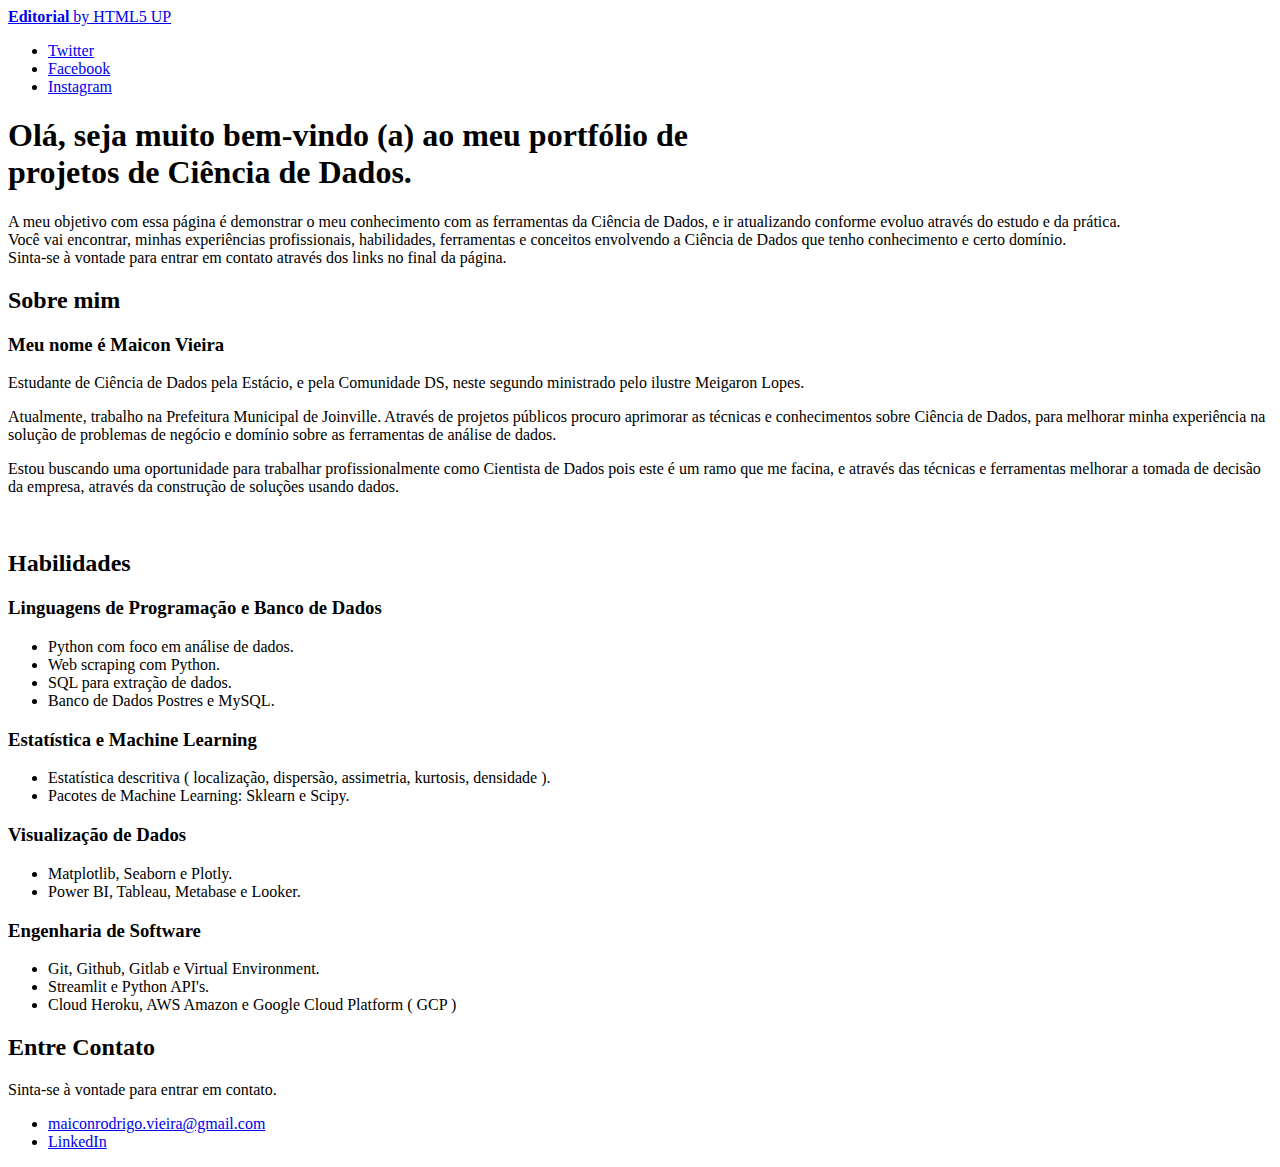
==== index.html @ d2aa50b3 "Add files via upload" ====
<!DOCTYPE HTML>
<!--
	Editorial by HTML5 UP
	html5up.net | @ajlkn
	Free for personal and commercial use under the CCA 3.0 license (html5up.net/license)
-->
<html>
	<head>
		<title>Ciência de Dados - Portifólio</title>
		<meta charset="utf-8" />
		<meta name="viewport" content="width=device-width, initial-scale=1, user-scalable=no" />
		<link rel="stylesheet" href="assets/css/main.css" />
	</head>
	<body class="is-preload">

		<!-- Wrapper -->
			<div id="wrapper">

				<!-- Main -->
					<div id="main">
						<div class="inner">

							<!-- Header -->
								<header id="header">
									<a href="https://html5up.net/editorial" class="logo"><strong>Editorial</strong> by HTML5 UP</a>
									<ul class="icons">
										<li><a href="https://twitter.com/maiconvieira" class="icon brands fa-twitter"><span class="label">Twitter</span></a></li>
										<li><a href="https://www.facebook.com/maiconrodrigovieira/" class="icon brands fa-facebook-f"><span class="label">Facebook</span></a></li>
<!--										<li><a href="#" class="icon brands fa-snapchat-ghost"><span class="label">Snapchat</span></a></li> -->
										<li><a href="https://www.instagram.com/maiconvieira/" class="icon brands fa-instagram"><span class="label">Instagram</span></a></li>
<!--										<li><a href="#" class="icon brands fa-medium-m"><span class="label">Medium</span></a></li> -->
									</ul>
								</header>

							<!-- Banner -->
								<section id="banner">
									<div class="content">
										<header>
											<h1>Olá, seja muito bem-vindo (a) ao meu portfólio de <br />
											projetos de Ciência de Dados.</h1>
										</header>
										<p>A meu objetivo com essa página é demonstrar o meu conhecimento com as ferramentas da Ciência de Dados, e ir atualizando conforme evoluo através do estudo e da prática.<br />
										Você vai encontrar, minhas experiências profissionais, habilidades, ferramentas e conceitos envolvendo a Ciência de Dados que tenho conhecimento e certo domínio.<br /> Sinta-se à vontade para entrar em contato através dos links no final da página.</p>
										<h2>Sobre mim</h2>
										<h3>Meu nome é Maicon Vieira</h3>
										<p>Estudante de Ciência de Dados pela Estácio, e pela Comunidade DS, neste segundo ministrado pelo ilustre Meigaron Lopes.</p>
										<p>Atualmente, trabalho na Prefeitura Municipal de Joinville. Através de projetos públicos procuro aprimorar as técnicas e conhecimentos sobre Ciência de Dados, para melhorar minha experiência na solução de problemas de negócio e domínio sobre as ferramentas de análise de dados.</p>
										<p>Estou buscando uma oportunidade para trabalhar profissionalmente como Cientista de Dados pois este é um ramo que me facina, e através das técnicas e ferramentas melhorar a tomada de decisão da empresa, através da construção de soluções usando dados.</p>
									</div>
									<span class="image object">
										<img src="images/eu_thau.jpeg" alt="" />
									</span>
								</section>

							<!-- Section -->
								<section>
									<header class="major">
										<h2>Habilidades</h2>
									</header>

									<div class="features">
										<article>
											<span class="icon solid fa-gem"></span>
											<div class="content">
												<h3>Linguagens de Programação e Banco de Dados</h3>
												<ul>
													<li>Python com foco em análise de dados.</li>
													<li>Web scraping com Python.</li>
													<li>SQL para extração de dados.</li>
<!--													<li>R para modelagem estatística.</li> -->
													<li>Banco de Dados Postres e MySQL.</li>
												</ul>
											</div>
										</article>
										<article>
											<span class="icon solid fa-paper-plane"></span>
											<div class="content">
												<h3>Estatística e Machine Learning</h3>
												<ul>
													<li>Estatística descritiva ( localização, dispersão, assimetria, kurtosis, densidade ).</li>
<!--													<li>Algoritmos de Regressão, classificação, clusterização e "learn to rank"</li>
													<li>Técnicas de balanceamento dos dados, seleção de atributos e redução de dimensionalidade.</li>
													<li>Métricas de performance dos algoritmos ( RMSE, MAE, MAPE, Confusion Matrix, Precisão, Recall, Curva ROC, Curva Lift, AUC, Silhouette Score, DB-Index ).</li> -->
													<li>Pacotes de Machine Learning: Sklearn e Scipy.</li>
												</ul>
											</div>
										</article>
										<article>
											<span class="icon solid fa-rocket"></span>
											<div class="content">
												<h3>Visualização de Dados</h3>
												<ul>
													<li>Matplotlib, Seaborn e Plotly.</li>
													<li>Power BI, Tableau, Metabase e Looker.</li>
												</ul>
											</div>
										</article>
										<article>
											<span class="icon solid fa-signal"></span>
											<div class="content">
												<h3>Engenharia de Software</h3>
												<ul>
													<li>Git, Github, Gitlab e Virtual Environment.</li>
													<li>Streamlit e Python API's.</li>
													<li>Cloud Heroku, AWS Amazon e Google Cloud Platform ( GCP )</li>
												</ul>
											</div>
										</article>
									</div>
								</section>

							<!-- Section -->
<!--								<section>
									<header class="major">
										<h2>Experiências Profissionais</h2>
									</header>
									<div class="posts">
										<article>
											<a href="#" class="image"><img src="images/pic01.jpg" alt="" /></a>
											<h3>4+ Projetos completos de Ciência de Dados</h3>
											<p>Construção de soluções de dados para problemas de negócio, próximos dos desafios reais das empresas, utilizando dados públicos de competições de Ciência de Dados, onde eu abordei o problema desde a concepção do desafio de negócio até a publicação do algoritmo treinado em produção, utilizando ferramentas de Cloud Computing.</p>
											<ul class="actions">
												<li><a href="#" class="button">More</a></li>
											</ul>
										</article>
										<article>
											<a href="#" class="image"><img src="images/pic02.jpg" alt="" /></a>
											<h3>3+ anos como Analista de Risco</h3>
											<p>Estudo e seleção de ativos de baixo risco para clientes com perfil de investidor conservador. Rotinas de atualização de relatórios e métricas para os "steakholder".</p>
											<ul class="actions">
												<li><a href="#" class="button">More</a></li>
											</ul>
										</article>
										<article>
											<a href="#" class="image"><img src="images/pic03.jpg" alt="" /></a>
											<h3>2+ anos como monitor de Econometria</h3>
											<p>Correção de provas, exercícios e monitorias ao vivo para tirar dúvidas dos alunos.</p>
											<ul class="actions">
												<li><a href="#" class="button">More</a></li>
											</ul>
										</article>
										<article>
											<a href="#" class="image"><img src="images/pic04.jpg" alt="" /></a>
											<h3>1+ anos como monitor de Econometria</h3>
											<p>Correção de provas, exercícios e monitorias ao vivo para tirar dúvidas dos alunos.</p>
											<ul class="actions">
												<li><a href="#" class="button">More</a></li>
											</ul>
										</article>
									</div>
								</section> -->

							<!-- Section -->
<!--								<section>
									<header class="major">
										<h2>Projetos em Ciência de Dados</h2>
									</header>

									<div class="features">
										<article>
											<span class="icon solid fa-gem"></span>
											<div class="content">
												<h3>Construção de um programa de fidelidade com clusterização de clientes.</h3>
												<p>Eu usei Python, Estatística e técnicas não-supervisionadas de Machine Learning para segmentar um grupo de clientes com base em suas características de performance de compra, a fim de selecionar grupos de clientes para formar um programa de Fidelidade com o objetivo de aumentar a receita da empresa. E o resultado dessa solução, caso fosse implementada, seria de R$ 15MM de dólares de receita anual.</p>
												<h4>As ferramentas utilizadas foram:</h4>
												<ul>
													<li>Git, Gitlab e Github.</li>
													<li>Python, Pandas, Matplotlib e Seaborn.</li>
													<li>Jupyter Notebook.</li>
													<li>K-Means, Hierarquical Clustering, DBScan.</li>
													<li>AWS Cloud ( EC2, S3, Postgres, SQLite ).</li>
													<li>Metabase Visualization</li>
												</ul>

												<ul class="actions">
													<li><a href="#" class="button">Saiba Mais</a></li>
												</ul>
										</article>
										<article>
											<span class="icon solid fa-paper-plane"></span>
											<div class="content">
												<h3>Identificação de imóveis para compra e revenda a fim de maximizar o lucro</h3>
												<p>Identificação de imóveis abaixo do preço médio de venda e definição do preço ideal de revenda, a partir de uma análise exploratória de dados em Python.</p>
												<h4>As ferramentas utilizadas foram:</h4>
												<ul>
													<li>Python, Pandas, Numpy e Seaborn.</li>
													<li>Anaconda, Pycharm e Jupyter Notebook.</li>
													<li>Mapas interativos com Plotly e Folium.</li>
													<li>Heroku Cloud.</li>
													<li>Streamlit Python framework web.</li>
												</ul>
												<ul class="actions">
													<li><a href="#" class="button">Saiba Mais</a></li>
												</ul>
										</article>
									</div>
								</section> -->

							<!-- Sobre mim -->
							<!-- Section -->
								<section>
									<header class="major">
										<h2>Entre Contato</h2>
									</header>
									<p>Sinta-se à vontade para entrar em contato.</p>
									<ul class="contact">
										<li class="icon solid fa-envelope"><a href="#">maiconrodrigo.vieira@gmail.com</a></li>
										<li class="icon brands fa-linkedin"><a href="https://www.linkedin.com/in/maiconvieira/">LinkedIn</a></li>
<!--										<li class="icon brands fa-medium"><a href="https://comunidadedatascience.com/blog/">Blog Pessoal</a></li> -->
									</ul>
								</section>

						</div>
					</div>
			</div>

		<!-- Scripts -->
			<script src="assets/js/jquery.min.js"></script>
			<script src="assets/js/browser.min.js"></script>
			<script src="assets/js/breakpoints.min.js"></script>
			<script src="assets/js/util.js"></script>
			<script src="assets/js/main.js"></script>

	</body>
</html>
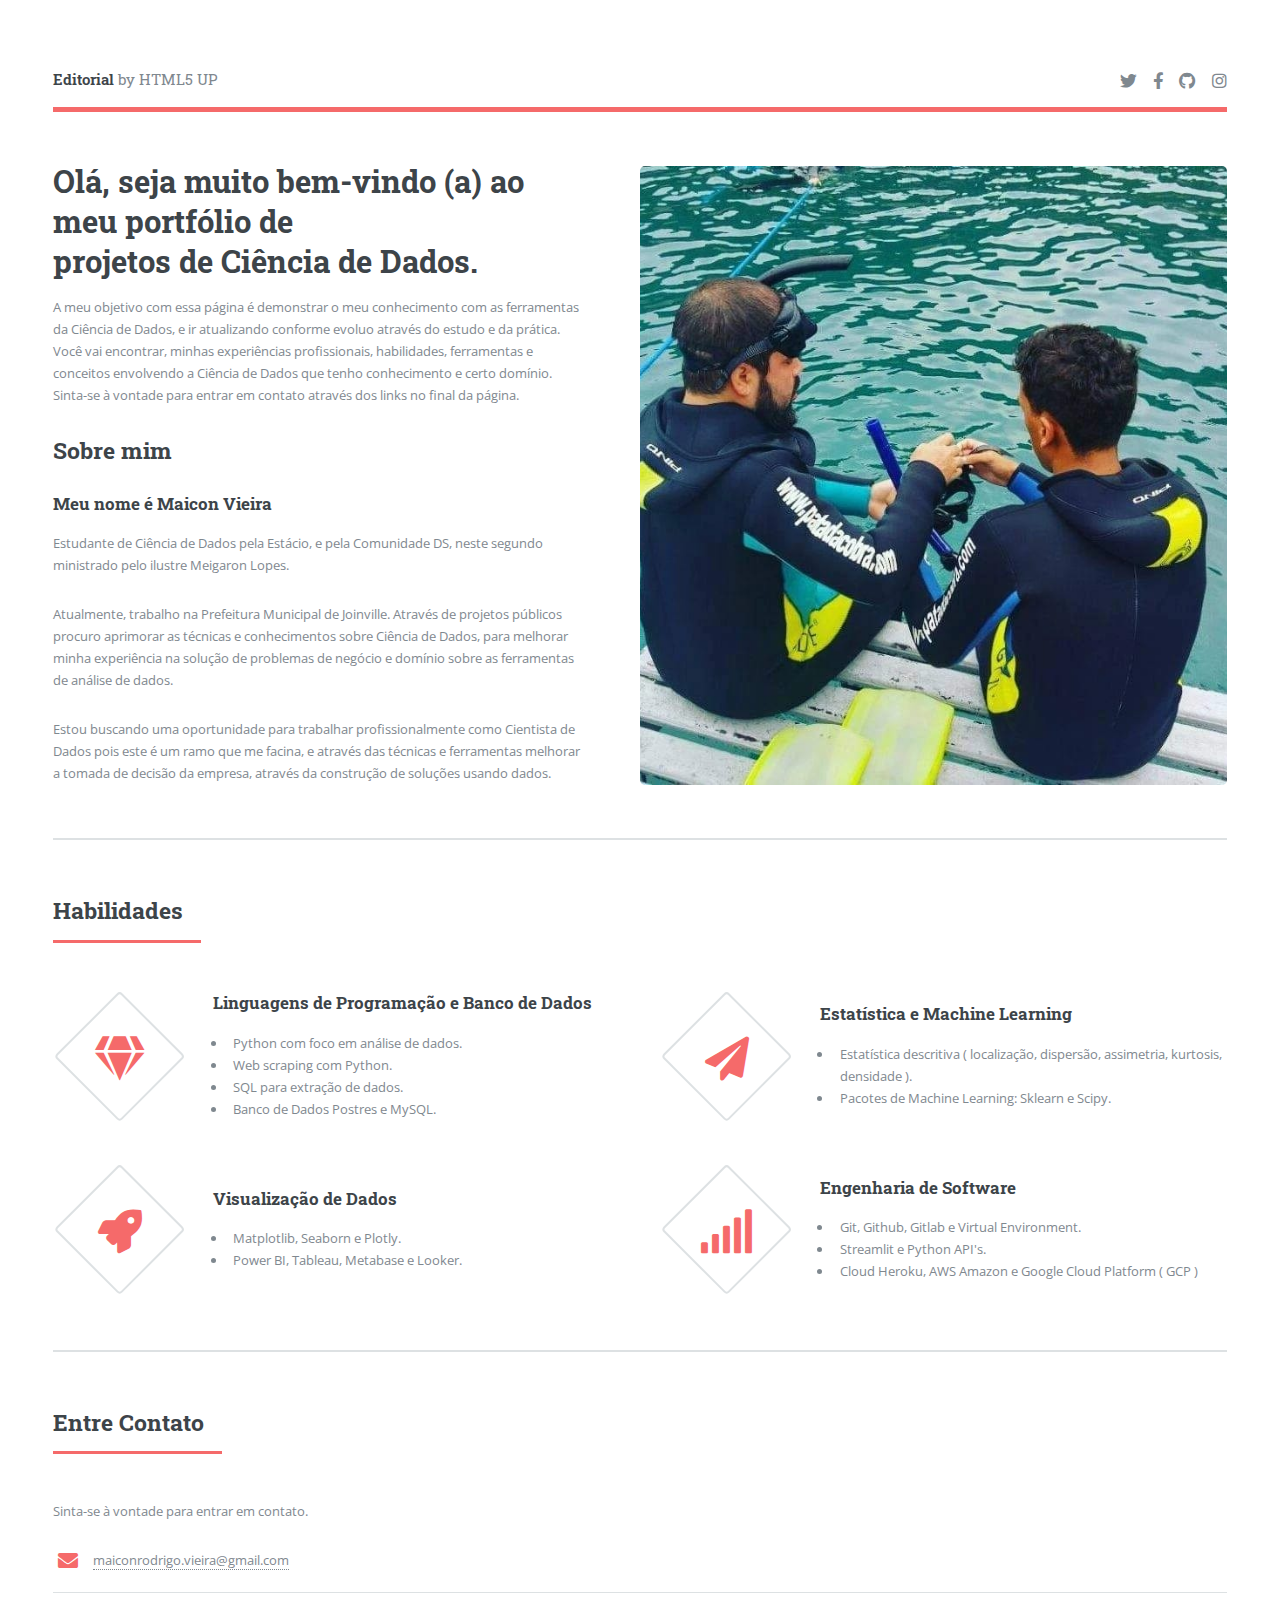
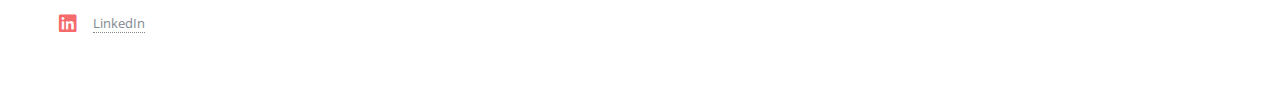
==== commit d9e407b1: "Update index.html" ====
--- a/index.html
+++ b/index.html
@@ -26,7 +26,7 @@
 									<ul class="icons">
 										<li><a href="https://twitter.com/maiconvieira" class="icon brands fa-twitter"><span class="label">Twitter</span></a></li>
 										<li><a href="https://www.facebook.com/maiconrodrigovieira/" class="icon brands fa-facebook-f"><span class="label">Facebook</span></a></li>
-<!--										<li><a href="#" class="icon brands fa-snapchat-ghost"><span class="label">Snapchat</span></a></li> -->
+										<li><a href="#" class="icon brands fa-github"><span class="label">Snapchat</span></a></li>
 										<li><a href="https://www.instagram.com/maiconvieira/" class="icon brands fa-instagram"><span class="label">Instagram</span></a></li>
 <!--										<li><a href="#" class="icon brands fa-medium-m"><span class="label">Medium</span></a></li> -->
 									</ul>
@@ -222,4 +222,4 @@
 			<script src="assets/js/main.js"></script>
 
 	</body>
-</html>+</html>
--- a/assets/css/main.css
+++ b/assets/css/main.css
@@ -0,0 +1,2273 @@
+@import url(fontawesome-all.min.css);
+@import url("https://fonts.googleapis.com/css?family=Open+Sans:400,600,400italic,600italic|Roboto+Slab:400,700");
+/*
+	Editorial by HTML5 UP
+	html5up.net | @ajlkn
+	Free for personal and commercial use under the CCA 3.0 license (html5up.net/license)
+*/
+html, body, div, span, applet, object,
+iframe, h1, h2, h3, h4, h5, h6, p, blockquote,
+pre, a, abbr, acronym, address, big, cite,
+code, del, dfn, em, img, ins, kbd, q, s, samp,
+small, strike, strong, sub, sup, tt, var, b,
+u, i, center, dl, dt, dd, ol, ul, li, fieldset,
+form, label, legend, table, caption, tbody,
+tfoot, thead, tr, th, td, article, aside,
+canvas, details, embed, figure, figcaption,
+footer, header, hgroup, menu, nav, output, ruby,
+section, summary, time, mark, audio, video {
+  margin: 0;
+  padding: 0;
+  border: 0;
+  font-size: 100%;
+  font: inherit;
+  vertical-align: baseline; }
+
+article, aside, details, figcaption, figure,
+footer, header, hgroup, menu, nav, section {
+  display: block; }
+
+body {
+  line-height: 1; }
+
+ol, ul {
+  list-style: none; }
+
+blockquote, q {
+  quotes: none; }
+  blockquote:before, blockquote:after, q:before, q:after {
+    content: '';
+    content: none; }
+
+table {
+  border-collapse: collapse;
+  border-spacing: 0; }
+
+body {
+  -webkit-text-size-adjust: none; }
+
+mark {
+  background-color: transparent;
+  color: inherit; }
+
+input::-moz-focus-inner {
+  border: 0;
+  padding: 0; }
+
+input, select, textarea {
+  -moz-appearance: none;
+  -webkit-appearance: none;
+  -ms-appearance: none;
+  appearance: none; }
+
+/* Basic */
+@-ms-viewport {
+  width: device-width; }
+
+body {
+  -ms-overflow-style: scrollbar; }
+
+@media screen and (max-width: 480px) {
+  html, body {
+    min-width: 320px; } }
+
+html {
+  box-sizing: border-box; }
+
+*, *:before, *:after {
+  box-sizing: inherit; }
+
+body {
+  background: #ffffff; }
+  body.is-preload *, body.is-preload *:before, body.is-preload *:after, body.is-resizing *, body.is-resizing *:before, body.is-resizing *:after {
+    -moz-animation: none !important;
+    -webkit-animation: none !important;
+    -ms-animation: none !important;
+    animation: none !important;
+    -moz-transition: none !important;
+    -webkit-transition: none !important;
+    -ms-transition: none !important;
+    transition: none !important; }
+
+/* Type */
+body, input, select, textarea {
+  color: #7f888f;
+  font-family: "Open Sans", sans-serif;
+  font-size: 13pt;
+  font-weight: 400;
+  line-height: 1.65; }
+  @media screen and (max-width: 1680px) {
+    body, input, select, textarea {
+      font-size: 11pt; } }
+  @media screen and (max-width: 1280px) {
+    body, input, select, textarea {
+      font-size: 10pt; } }
+  @media screen and (max-width: 360px) {
+    body, input, select, textarea {
+      font-size: 9pt; } }
+
+a {
+  -moz-transition: color 0.2s ease-in-out, border-bottom-color 0.2s ease-in-out;
+  -webkit-transition: color 0.2s ease-in-out, border-bottom-color 0.2s ease-in-out;
+  -ms-transition: color 0.2s ease-in-out, border-bottom-color 0.2s ease-in-out;
+  transition: color 0.2s ease-in-out, border-bottom-color 0.2s ease-in-out;
+  border-bottom: dotted 1px;
+  color: #f56a6a;
+  text-decoration: none; }
+  a:hover {
+    border-bottom-color: #f56a6a;
+    color: #f56a6a !important; }
+    a:hover strong {
+      color: inherit; }
+
+strong, b {
+  color: #3d4449;
+  font-weight: 600; }
+
+em, i {
+  font-style: italic; }
+
+p {
+  margin: 0 0 2em 0; }
+
+h1, h2, h3, h4, h5, h6 {
+  color: #3d4449;
+  font-family: "Roboto Slab", serif;
+  font-weight: 700;
+  line-height: 1.5;
+  margin: 0 0 1em 0; }
+  h1 a, h2 a, h3 a, h4 a, h5 a, h6 a {
+    color: inherit;
+    text-decoration: none;
+    border-bottom: 0; }
+
+h1 {
+  font-size: 4em;
+  margin: 0 0 0.5em 0;
+  line-height: 1.3; }
+
+h2 {
+  font-size: 1.75em; }
+
+h3 {
+  font-size: 1.25em; }
+
+h4 {
+  font-size: 1.1em; }
+
+h5 {
+  font-size: 0.9em; }
+
+h6 {
+  font-size: 0.7em; }
+
+@media screen and (max-width: 1680px) {
+  h1 {
+    font-size: 2.3em; } }
+
+@media screen and (max-width: 980px) {
+  h1 {
+    font-size: 2.3em; } }
+
+@media screen and (max-width: 736px) {
+  h1 {
+    font-size: 2em;
+    line-height: 1.4; }
+  h2 {
+    font-size: 1.5em; } }
+
+sub {
+  font-size: 0.8em;
+  position: relative;
+  top: 0.5em; }
+
+sup {
+  font-size: 0.8em;
+  position: relative;
+  top: -0.5em; }
+
+blockquote {
+  border-left: solid 3px rgba(210, 215, 217, 0.75);
+  font-style: italic;
+  margin: 0 0 2em 0;
+  padding: 0.5em 0 0.5em 2em; }
+
+code {
+  background: rgba(230, 235, 237, 0.25);
+  border-radius: 0.375em;
+  border: solid 1px rgba(210, 215, 217, 0.75);
+  font-family: "Courier New", monospace;
+  font-size: 0.9em;
+  margin: 0 0.25em;
+  padding: 0.25em 0.65em; }
+
+pre {
+  -webkit-overflow-scrolling: touch;
+  font-family: "Courier New", monospace;
+  font-size: 0.9em;
+  margin: 0 0 2em 0; }
+  pre code {
+    display: block;
+    line-height: 1.75;
+    padding: 1em 1.5em;
+    overflow-x: auto; }
+
+hr {
+  border: 0;
+  border-bottom: solid 1px rgba(210, 215, 217, 0.75);
+  margin: 2em 0; }
+  hr.major {
+    margin: 3em 0; }
+
+.align-left {
+  text-align: left; }
+
+.align-center {
+  text-align: center; }
+
+.align-right {
+  text-align: right; }
+
+/* Row */
+.row {
+  display: flex;
+  flex-wrap: wrap;
+  box-sizing: border-box;
+  align-items: stretch; }
+  .row > * {
+    box-sizing: border-box; }
+  .row.gtr-uniform > * > :last-child {
+    margin-bottom: 0; }
+  .row.aln-left {
+    justify-content: flex-start; }
+  .row.aln-center {
+    justify-content: center; }
+  .row.aln-right {
+    justify-content: flex-end; }
+  .row.aln-top {
+    align-items: flex-start; }
+  .row.aln-middle {
+    align-items: center; }
+  .row.aln-bottom {
+    align-items: flex-end; }
+  .row > .imp {
+    order: -1; }
+  .row > .col-1 {
+    width: 8.33333%; }
+  .row > .off-1 {
+    margin-left: 8.33333%; }
+  .row > .col-2 {
+    width: 16.66667%; }
+  .row > .off-2 {
+    margin-left: 16.66667%; }
+  .row > .col-3 {
+    width: 25%; }
+  .row > .off-3 {
+    margin-left: 25%; }
+  .row > .col-4 {
+    width: 33.33333%; }
+  .row > .off-4 {
+    margin-left: 33.33333%; }
+  .row > .col-5 {
+    width: 41.66667%; }
+  .row > .off-5 {
+    margin-left: 41.66667%; }
+  .row > .col-6 {
+    width: 50%; }
+  .row > .off-6 {
+    margin-left: 50%; }
+  .row > .col-7 {
+    width: 58.33333%; }
+  .row > .off-7 {
+    margin-left: 58.33333%; }
+  .row > .col-8 {
+    width: 66.66667%; }
+  .row > .off-8 {
+    margin-left: 66.66667%; }
+  .row > .col-9 {
+    width: 75%; }
+  .row > .off-9 {
+    margin-left: 75%; }
+  .row > .col-10 {
+    width: 83.33333%; }
+  .row > .off-10 {
+    margin-left: 83.33333%; }
+  .row > .col-11 {
+    width: 91.66667%; }
+  .row > .off-11 {
+    margin-left: 91.66667%; }
+  .row > .col-12 {
+    width: 100%; }
+  .row > .off-12 {
+    margin-left: 100%; }
+  .row.gtr-0 {
+    margin-top: 0;
+    margin-left: 0em; }
+    .row.gtr-0 > * {
+      padding: 0 0 0 0em; }
+    .row.gtr-0.gtr-uniform {
+      margin-top: 0em; }
+      .row.gtr-0.gtr-uniform > * {
+        padding-top: 0em; }
+  .row.gtr-25 {
+    margin-top: 0;
+    margin-left: -0.375em; }
+    .row.gtr-25 > * {
+      padding: 0 0 0 0.375em; }
+    .row.gtr-25.gtr-uniform {
+      margin-top: -0.375em; }
+      .row.gtr-25.gtr-uniform > * {
+        padding-top: 0.375em; }
+  .row.gtr-50 {
+    margin-top: 0;
+    margin-left: -0.75em; }
+    .row.gtr-50 > * {
+      padding: 0 0 0 0.75em; }
+    .row.gtr-50.gtr-uniform {
+      margin-top: -0.75em; }
+      .row.gtr-50.gtr-uniform > * {
+        padding-top: 0.75em; }
+  .row {
+    margin-top: 0;
+    margin-left: -1.5em; }
+    .row > * {
+      padding: 0 0 0 1.5em; }
+    .row.gtr-uniform {
+      margin-top: -1.5em; }
+      .row.gtr-uniform > * {
+        padding-top: 1.5em; }
+  .row.gtr-150 {
+    margin-top: 0;
+    margin-left: -2.25em; }
+    .row.gtr-150 > * {
+      padding: 0 0 0 2.25em; }
+    .row.gtr-150.gtr-uniform {
+      margin-top: -2.25em; }
+      .row.gtr-150.gtr-uniform > * {
+        padding-top: 2.25em; }
+  .row.gtr-200 {
+    margin-top: 0;
+    margin-left: -3em; }
+    .row.gtr-200 > * {
+      padding: 0 0 0 3em; }
+    .row.gtr-200.gtr-uniform {
+      margin-top: -3em; }
+      .row.gtr-200.gtr-uniform > * {
+        padding-top: 3em; }
+  @media screen and (max-width: 1680px) {
+    .row {
+      display: flex;
+      flex-wrap: wrap;
+      box-sizing: border-box;
+      align-items: stretch; }
+      .row > * {
+        box-sizing: border-box; }
+      .row.gtr-uniform > * > :last-child {
+        margin-bottom: 0; }
+      .row.aln-left {
+        justify-content: flex-start; }
+      .row.aln-center {
+        justify-content: center; }
+      .row.aln-right {
+        justify-content: flex-end; }
+      .row.aln-top {
+        align-items: flex-start; }
+      .row.aln-middle {
+        align-items: center; }
+      .row.aln-bottom {
+        align-items: flex-end; }
+      .row > .imp-xlarge {
+        order: -1; }
+      .row > .col-1-xlarge {
+        width: 8.33333%; }
+      .row > .off-1-xlarge {
+        margin-left: 8.33333%; }
+      .row > .col-2-xlarge {
+        width: 16.66667%; }
+      .row > .off-2-xlarge {
+        margin-left: 16.66667%; }
+      .row > .col-3-xlarge {
+        width: 25%; }
+      .row > .off-3-xlarge {
+        margin-left: 25%; }
+      .row > .col-4-xlarge {
+        width: 33.33333%; }
+      .row > .off-4-xlarge {
+        margin-left: 33.33333%; }
+      .row > .col-5-xlarge {
+        width: 41.66667%; }
+      .row > .off-5-xlarge {
+        margin-left: 41.66667%; }
+      .row > .col-6-xlarge {
+        width: 50%; }
+      .row > .off-6-xlarge {
+        margin-left: 50%; }
+      .row > .col-7-xlarge {
+        width: 58.33333%; }
+      .row > .off-7-xlarge {
+        margin-left: 58.33333%; }
+      .row > .col-8-xlarge {
+        width: 66.66667%; }
+      .row > .off-8-xlarge {
+        margin-left: 66.66667%; }
+      .row > .col-9-xlarge {
+        width: 75%; }
+      .row > .off-9-xlarge {
+        margin-left: 75%; }
+      .row > .col-10-xlarge {
+        width: 83.33333%; }
+      .row > .off-10-xlarge {
+        margin-left: 83.33333%; }
+      .row > .col-11-xlarge {
+        width: 91.66667%; }
+      .row > .off-11-xlarge {
+        margin-left: 91.66667%; }
+      .row > .col-12-xlarge {
+        width: 100%; }
+      .row > .off-12-xlarge {
+        margin-left: 100%; }
+      .row.gtr-0 {
+        margin-top: 0;
+        margin-left: 0em; }
+        .row.gtr-0 > * {
+          padding: 0 0 0 0em; }
+        .row.gtr-0.gtr-uniform {
+          margin-top: 0em; }
+          .row.gtr-0.gtr-uniform > * {
+            padding-top: 0em; }
+      .row.gtr-25 {
+        margin-top: 0;
+        margin-left: -0.375em; }
+        .row.gtr-25 > * {
+          padding: 0 0 0 0.375em; }
+        .row.gtr-25.gtr-uniform {
+          margin-top: -0.375em; }
+          .row.gtr-25.gtr-uniform > * {
+            padding-top: 0.375em; }
+      .row.gtr-50 {
+        margin-top: 0;
+        margin-left: -0.75em; }
+        .row.gtr-50 > * {
+          padding: 0 0 0 0.75em; }
+        .row.gtr-50.gtr-uniform {
+          margin-top: -0.75em; }
+          .row.gtr-50.gtr-uniform > * {
+            padding-top: 0.75em; }
+      .row {
+        margin-top: 0;
+        margin-left: -1.5em; }
+        .row > * {
+          padding: 0 0 0 1.5em; }
+        .row.gtr-uniform {
+          margin-top: -1.5em; }
+          .row.gtr-uniform > * {
+            padding-top: 1.5em; }
+      .row.gtr-150 {
+        margin-top: 0;
+        margin-left: -2.25em; }
+        .row.gtr-150 > * {
+          padding: 0 0 0 2.25em; }
+        .row.gtr-150.gtr-uniform {
+          margin-top: -2.25em; }
+          .row.gtr-150.gtr-uniform > * {
+            padding-top: 2.25em; }
+      .row.gtr-200 {
+        margin-top: 0;
+        margin-left: -3em; }
+        .row.gtr-200 > * {
+          padding: 0 0 0 3em; }
+        .row.gtr-200.gtr-uniform {
+          margin-top: -3em; }
+          .row.gtr-200.gtr-uniform > * {
+            padding-top: 3em; } }
+  @media screen and (max-width: 1280px) {
+    .row {
+      display: flex;
+      flex-wrap: wrap;
+      box-sizing: border-box;
+      align-items: stretch; }
+      .row > * {
+        box-sizing: border-box; }
+      .row.gtr-uniform > * > :last-child {
+        margin-bottom: 0; }
+      .row.aln-left {
+        justify-content: flex-start; }
+      .row.aln-center {
+        justify-content: center; }
+      .row.aln-right {
+        justify-content: flex-end; }
+      .row.aln-top {
+        align-items: flex-start; }
+      .row.aln-middle {
+        align-items: center; }
+      .row.aln-bottom {
+        align-items: flex-end; }
+      .row > .imp-large {
+        order: -1; }
+      .row > .col-1-large {
+        width: 8.33333%; }
+      .row > .off-1-large {
+        margin-left: 8.33333%; }
+      .row > .col-2-large {
+        width: 16.66667%; }
+      .row > .off-2-large {
+        margin-left: 16.66667%; }
+      .row > .col-3-large {
+        width: 25%; }
+      .row > .off-3-large {
+        margin-left: 25%; }
+      .row > .col-4-large {
+        width: 33.33333%; }
+      .row > .off-4-large {
+        margin-left: 33.33333%; }
+      .row > .col-5-large {
+        width: 41.66667%; }
+      .row > .off-5-large {
+        margin-left: 41.66667%; }
+      .row > .col-6-large {
+        width: 50%; }
+      .row > .off-6-large {
+        margin-left: 50%; }
+      .row > .col-7-large {
+        width: 58.33333%; }
+      .row > .off-7-large {
+        margin-left: 58.33333%; }
+      .row > .col-8-large {
+        width: 66.66667%; }
+      .row > .off-8-large {
+        margin-left: 66.66667%; }
+      .row > .col-9-large {
+        width: 75%; }
+      .row > .off-9-large {
+        margin-left: 75%; }
+      .row > .col-10-large {
+        width: 83.33333%; }
+      .row > .off-10-large {
+        margin-left: 83.33333%; }
+      .row > .col-11-large {
+        width: 91.66667%; }
+      .row > .off-11-large {
+        margin-left: 91.66667%; }
+      .row > .col-12-large {
+        width: 100%; }
+      .row > .off-12-large {
+        margin-left: 100%; }
+      .row.gtr-0 {
+        margin-top: 0;
+        margin-left: 0em; }
+        .row.gtr-0 > * {
+          padding: 0 0 0 0em; }
+        .row.gtr-0.gtr-uniform {
+          margin-top: 0em; }
+          .row.gtr-0.gtr-uniform > * {
+            padding-top: 0em; }
+      .row.gtr-25 {
+        margin-top: 0;
+        margin-left: -0.375em; }
+        .row.gtr-25 > * {
+          padding: 0 0 0 0.375em; }
+        .row.gtr-25.gtr-uniform {
+          margin-top: -0.375em; }
+          .row.gtr-25.gtr-uniform > * {
+            padding-top: 0.375em; }
+      .row.gtr-50 {
+        margin-top: 0;
+        margin-left: -0.75em; }
+        .row.gtr-50 > * {
+          padding: 0 0 0 0.75em; }
+        .row.gtr-50.gtr-uniform {
+          margin-top: -0.75em; }
+          .row.gtr-50.gtr-uniform > * {
+            padding-top: 0.75em; }
+      .row {
+        margin-top: 0;
+        margin-left: -1.5em; }
+        .row > * {
+          padding: 0 0 0 1.5em; }
+        .row.gtr-uniform {
+          margin-top: -1.5em; }
+          .row.gtr-uniform > * {
+            padding-top: 1.5em; }
+      .row.gtr-150 {
+        margin-top: 0;
+        margin-left: -2.25em; }
+        .row.gtr-150 > * {
+          padding: 0 0 0 2.25em; }
+        .row.gtr-150.gtr-uniform {
+          margin-top: -2.25em; }
+          .row.gtr-150.gtr-uniform > * {
+            padding-top: 2.25em; }
+      .row.gtr-200 {
+        margin-top: 0;
+        margin-left: -3em; }
+        .row.gtr-200 > * {
+          padding: 0 0 0 3em; }
+        .row.gtr-200.gtr-uniform {
+          margin-top: -3em; }
+          .row.gtr-200.gtr-uniform > * {
+            padding-top: 3em; } }
+  @media screen and (max-width: 980px) {
+    .row {
+      display: flex;
+      flex-wrap: wrap;
+      box-sizing: border-box;
+      align-items: stretch; }
+      .row > * {
+        box-sizing: border-box; }
+      .row.gtr-uniform > * > :last-child {
+        margin-bottom: 0; }
+      .row.aln-left {
+        justify-content: flex-start; }
+      .row.aln-center {
+        justify-content: center; }
+      .row.aln-right {
+        justify-content: flex-end; }
+      .row.aln-top {
+        align-items: flex-start; }
+      .row.aln-middle {
+        align-items: center; }
+      .row.aln-bottom {
+        align-items: flex-end; }
+      .row > .imp-medium {
+        order: -1; }
+      .row > .col-1-medium {
+        width: 8.33333%; }
+      .row > .off-1-medium {
+        margin-left: 8.33333%; }
+      .row > .col-2-medium {
+        width: 16.66667%; }
+      .row > .off-2-medium {
+        margin-left: 16.66667%; }
+      .row > .col-3-medium {
+        width: 25%; }
+      .row > .off-3-medium {
+        margin-left: 25%; }
+      .row > .col-4-medium {
+        width: 33.33333%; }
+      .row > .off-4-medium {
+        margin-left: 33.33333%; }
+      .row > .col-5-medium {
+        width: 41.66667%; }
+      .row > .off-5-medium {
+        margin-left: 41.66667%; }
+      .row > .col-6-medium {
+        width: 50%; }
+      .row > .off-6-medium {
+        margin-left: 50%; }
+      .row > .col-7-medium {
+        width: 58.33333%; }
+      .row > .off-7-medium {
+        margin-left: 58.33333%; }
+      .row > .col-8-medium {
+        width: 66.66667%; }
+      .row > .off-8-medium {
+        margin-left: 66.66667%; }
+      .row > .col-9-medium {
+        width: 75%; }
+      .row > .off-9-medium {
+        margin-left: 75%; }
+      .row > .col-10-medium {
+        width: 83.33333%; }
+      .row > .off-10-medium {
+        margin-left: 83.33333%; }
+      .row > .col-11-medium {
+        width: 91.66667%; }
+      .row > .off-11-medium {
+        margin-left: 91.66667%; }
+      .row > .col-12-medium {
+        width: 100%; }
+      .row > .off-12-medium {
+        margin-left: 100%; }
+      .row.gtr-0 {
+        margin-top: 0;
+        margin-left: 0em; }
+        .row.gtr-0 > * {
+          padding: 0 0 0 0em; }
+        .row.gtr-0.gtr-uniform {
+          margin-top: 0em; }
+          .row.gtr-0.gtr-uniform > * {
+            padding-top: 0em; }
+      .row.gtr-25 {
+        margin-top: 0;
+        margin-left: -0.375em; }
+        .row.gtr-25 > * {
+          padding: 0 0 0 0.375em; }
+        .row.gtr-25.gtr-uniform {
+          margin-top: -0.375em; }
+          .row.gtr-25.gtr-uniform > * {
+            padding-top: 0.375em; }
+      .row.gtr-50 {
+        margin-top: 0;
+        margin-left: -0.75em; }
+        .row.gtr-50 > * {
+          padding: 0 0 0 0.75em; }
+        .row.gtr-50.gtr-uniform {
+          margin-top: -0.75em; }
+          .row.gtr-50.gtr-uniform > * {
+            padding-top: 0.75em; }
+      .row {
+        margin-top: 0;
+        margin-left: -1.5em; }
+        .row > * {
+          padding: 0 0 0 1.5em; }
+        .row.gtr-uniform {
+          margin-top: -1.5em; }
+          .row.gtr-uniform > * {
+            padding-top: 1.5em; }
+      .row.gtr-150 {
+        margin-top: 0;
+        margin-left: -2.25em; }
+        .row.gtr-150 > * {
+          padding: 0 0 0 2.25em; }
+        .row.gtr-150.gtr-uniform {
+          margin-top: -2.25em; }
+          .row.gtr-150.gtr-uniform > * {
+            padding-top: 2.25em; }
+      .row.gtr-200 {
+        margin-top: 0;
+        margin-left: -3em; }
+        .row.gtr-200 > * {
+          padding: 0 0 0 3em; }
+        .row.gtr-200.gtr-uniform {
+          margin-top: -3em; }
+          .row.gtr-200.gtr-uniform > * {
+            padding-top: 3em; } }
+  @media screen and (max-width: 736px) {
+    .row {
+      display: flex;
+      flex-wrap: wrap;
+      box-sizing: border-box;
+      align-items: stretch; }
+      .row > * {
+        box-sizing: border-box; }
+      .row.gtr-uniform > * > :last-child {
+        margin-bottom: 0; }
+      .row.aln-left {
+        justify-content: flex-start; }
+      .row.aln-center {
+        justify-content: center; }
+      .row.aln-right {
+        justify-content: flex-end; }
+      .row.aln-top {
+        align-items: flex-start; }
+      .row.aln-middle {
+        align-items: center; }
+      .row.aln-bottom {
+        align-items: flex-end; }
+      .row > .imp-small {
+        order: -1; }
+      .row > .col-1-small {
+        width: 8.33333%; }
+      .row > .off-1-small {
+        margin-left: 8.33333%; }
+      .row > .col-2-small {
+        width: 16.66667%; }
+      .row > .off-2-small {
+        margin-left: 16.66667%; }
+      .row > .col-3-small {
+        width: 25%; }
+      .row > .off-3-small {
+        margin-left: 25%; }
+      .row > .col-4-small {
+        width: 33.33333%; }
+      .row > .off-4-small {
+        margin-left: 33.33333%; }
+      .row > .col-5-small {
+        width: 41.66667%; }
+      .row > .off-5-small {
+        margin-left: 41.66667%; }
+      .row > .col-6-small {
+        width: 50%; }
+      .row > .off-6-small {
+        margin-left: 50%; }
+      .row > .col-7-small {
+        width: 58.33333%; }
+      .row > .off-7-small {
+        margin-left: 58.33333%; }
+      .row > .col-8-small {
+        width: 66.66667%; }
+      .row > .off-8-small {
+        margin-left: 66.66667%; }
+      .row > .col-9-small {
+        width: 75%; }
+      .row > .off-9-small {
+        margin-left: 75%; }
+      .row > .col-10-small {
+        width: 83.33333%; }
+      .row > .off-10-small {
+        margin-left: 83.33333%; }
+      .row > .col-11-small {
+        width: 91.66667%; }
+      .row > .off-11-small {
+        margin-left: 91.66667%; }
+      .row > .col-12-small {
+        width: 100%; }
+      .row > .off-12-small {
+        margin-left: 100%; }
+      .row.gtr-0 {
+        margin-top: 0;
+        margin-left: 0em; }
+        .row.gtr-0 > * {
+          padding: 0 0 0 0em; }
+        .row.gtr-0.gtr-uniform {
+          margin-top: 0em; }
+          .row.gtr-0.gtr-uniform > * {
+            padding-top: 0em; }
+      .row.gtr-25 {
+        margin-top: 0;
+        margin-left: -0.375em; }
+        .row.gtr-25 > * {
+          padding: 0 0 0 0.375em; }
+        .row.gtr-25.gtr-uniform {
+          margin-top: -0.375em; }
+          .row.gtr-25.gtr-uniform > * {
+            padding-top: 0.375em; }
+      .row.gtr-50 {
+        margin-top: 0;
+        margin-left: -0.75em; }
+        .row.gtr-50 > * {
+          padding: 0 0 0 0.75em; }
+        .row.gtr-50.gtr-uniform {
+          margin-top: -0.75em; }
+          .row.gtr-50.gtr-uniform > * {
+            padding-top: 0.75em; }
+      .row {
+        margin-top: 0;
+        margin-left: -1.5em; }
+        .row > * {
+          padding: 0 0 0 1.5em; }
+        .row.gtr-uniform {
+          margin-top: -1.5em; }
+          .row.gtr-uniform > * {
+            padding-top: 1.5em; }
+      .row.gtr-150 {
+        margin-top: 0;
+        margin-left: -2.25em; }
+        .row.gtr-150 > * {
+          padding: 0 0 0 2.25em; }
+        .row.gtr-150.gtr-uniform {
+          margin-top: -2.25em; }
+          .row.gtr-150.gtr-uniform > * {
+            padding-top: 2.25em; }
+      .row.gtr-200 {
+        margin-top: 0;
+        margin-left: -3em; }
+        .row.gtr-200 > * {
+          padding: 0 0 0 3em; }
+        .row.gtr-200.gtr-uniform {
+          margin-top: -3em; }
+          .row.gtr-200.gtr-uniform > * {
+            padding-top: 3em; } }
+  @media screen and (max-width: 480px) {
+    .row {
+      display: flex;
+      flex-wrap: wrap;
+      box-sizing: border-box;
+      align-items: stretch; }
+      .row > * {
+        box-sizing: border-box; }
+      .row.gtr-uniform > * > :last-child {
+        margin-bottom: 0; }
+      .row.aln-left {
+        justify-content: flex-start; }
+      .row.aln-center {
+        justify-content: center; }
+      .row.aln-right {
+        justify-content: flex-end; }
+      .row.aln-top {
+        align-items: flex-start; }
+      .row.aln-middle {
+        align-items: center; }
+      .row.aln-bottom {
+        align-items: flex-end; }
+      .row > .imp-xsmall {
+        order: -1; }
+      .row > .col-1-xsmall {
+        width: 8.33333%; }
+      .row > .off-1-xsmall {
+        margin-left: 8.33333%; }
+      .row > .col-2-xsmall {
+        width: 16.66667%; }
+      .row > .off-2-xsmall {
+        margin-left: 16.66667%; }
+      .row > .col-3-xsmall {
+        width: 25%; }
+      .row > .off-3-xsmall {
+        margin-left: 25%; }
+      .row > .col-4-xsmall {
+        width: 33.33333%; }
+      .row > .off-4-xsmall {
+        margin-left: 33.33333%; }
+      .row > .col-5-xsmall {
+        width: 41.66667%; }
+      .row > .off-5-xsmall {
+        margin-left: 41.66667%; }
+      .row > .col-6-xsmall {
+        width: 50%; }
+      .row > .off-6-xsmall {
+        margin-left: 50%; }
+      .row > .col-7-xsmall {
+        width: 58.33333%; }
+      .row > .off-7-xsmall {
+        margin-left: 58.33333%; }
+      .row > .col-8-xsmall {
+        width: 66.66667%; }
+      .row > .off-8-xsmall {
+        margin-left: 66.66667%; }
+      .row > .col-9-xsmall {
+        width: 75%; }
+      .row > .off-9-xsmall {
+        margin-left: 75%; }
+      .row > .col-10-xsmall {
+        width: 83.33333%; }
+      .row > .off-10-xsmall {
+        margin-left: 83.33333%; }
+      .row > .col-11-xsmall {
+        width: 91.66667%; }
+      .row > .off-11-xsmall {
+        margin-left: 91.66667%; }
+      .row > .col-12-xsmall {
+        width: 100%; }
+      .row > .off-12-xsmall {
+        margin-left: 100%; }
+      .row.gtr-0 {
+        margin-top: 0;
+        margin-left: 0em; }
+        .row.gtr-0 > * {
+          padding: 0 0 0 0em; }
+        .row.gtr-0.gtr-uniform {
+          margin-top: 0em; }
+          .row.gtr-0.gtr-uniform > * {
+            padding-top: 0em; }
+      .row.gtr-25 {
+        margin-top: 0;
+        margin-left: -0.375em; }
+        .row.gtr-25 > * {
+          padding: 0 0 0 0.375em; }
+        .row.gtr-25.gtr-uniform {
+          margin-top: -0.375em; }
+          .row.gtr-25.gtr-uniform > * {
+            padding-top: 0.375em; }
+      .row.gtr-50 {
+        margin-top: 0;
+        margin-left: -0.75em; }
+        .row.gtr-50 > * {
+          padding: 0 0 0 0.75em; }
+        .row.gtr-50.gtr-uniform {
+          margin-top: -0.75em; }
+          .row.gtr-50.gtr-uniform > * {
+            padding-top: 0.75em; }
+      .row {
+        margin-top: 0;
+        margin-left: -1.5em; }
+        .row > * {
+          padding: 0 0 0 1.5em; }
+        .row.gtr-uniform {
+          margin-top: -1.5em; }
+          .row.gtr-uniform > * {
+            padding-top: 1.5em; }
+      .row.gtr-150 {
+        margin-top: 0;
+        margin-left: -2.25em; }
+        .row.gtr-150 > * {
+          padding: 0 0 0 2.25em; }
+        .row.gtr-150.gtr-uniform {
+          margin-top: -2.25em; }
+          .row.gtr-150.gtr-uniform > * {
+            padding-top: 2.25em; }
+      .row.gtr-200 {
+        margin-top: 0;
+        margin-left: -3em; }
+        .row.gtr-200 > * {
+          padding: 0 0 0 3em; }
+        .row.gtr-200.gtr-uniform {
+          margin-top: -3em; }
+          .row.gtr-200.gtr-uniform > * {
+            padding-top: 3em; } }
+
+/* Section/Article */
+section.special, article.special {
+  text-align: center; }
+
+header p {
+  font-family: "Roboto Slab", serif;
+  font-size: 1em;
+  font-weight: 400;
+  letter-spacing: 0.075em;
+  margin-top: -0.5em;
+  text-transform: uppercase; }
+
+header.major > :last-child {
+  border-bottom: solid 3px #f56a6a;
+  display: inline-block;
+  margin: 0 0 2em 0;
+  padding: 0 0.75em 0.5em 0; }
+
+header.main > :last-child {
+  margin: 0 0 1em 0; }
+
+/* Form */
+form {
+  margin: 0 0 2em 0; }
+
+label {
+  color: #3d4449;
+  display: block;
+  font-size: 0.9em;
+  font-weight: 600;
+  margin: 0 0 1em 0; }
+
+input[type="text"],
+input[type="password"],
+input[type="email"],
+input[type="tel"],
+input[type="search"],
+input[type="url"],
+select,
+textarea {
+  -moz-appearance: none;
+  -webkit-appearance: none;
+  -ms-appearance: none;
+  appearance: none;
+  background: #ffffff;
+  border-radius: 0.375em;
+  border: none;
+  border: solid 1px rgba(210, 215, 217, 0.75);
+  color: inherit;
+  display: block;
+  outline: 0;
+  padding: 0 1em;
+  text-decoration: none;
+  width: 100%; }
+  input[type="text"]:invalid,
+  input[type="password"]:invalid,
+  input[type="email"]:invalid,
+  input[type="tel"]:invalid,
+  input[type="search"]:invalid,
+  input[type="url"]:invalid,
+  select:invalid,
+  textarea:invalid {
+    box-shadow: none; }
+  input[type="text"]:focus,
+  input[type="password"]:focus,
+  input[type="email"]:focus,
+  input[type="tel"]:focus,
+  input[type="search"]:focus,
+  input[type="url"]:focus,
+  select:focus,
+  textarea:focus {
+    border-color: #f56a6a;
+    box-shadow: 0 0 0 1px #f56a6a; }
+
+select {
+  background-image: url("data:image/svg+xml;charset=utf8,%3Csvg xmlns='http://www.w3.org/2000/svg' width='40' height='40' preserveAspectRatio='none' viewBox='0 0 40 40'%3E%3Cpath d='M9.4,12.3l10.4,10.4l10.4-10.4c0.2-0.2,0.5-0.4,0.9-0.4c0.3,0,0.6,0.1,0.9,0.4l3.3,3.3c0.2,0.2,0.4,0.5,0.4,0.9 c0,0.4-0.1,0.6-0.4,0.9L20.7,31.9c-0.2,0.2-0.5,0.4-0.9,0.4c-0.3,0-0.6-0.1-0.9-0.4L4.3,17.3c-0.2-0.2-0.4-0.5-0.4-0.9 c0-0.4,0.1-0.6,0.4-0.9l3.3-3.3c0.2-0.2,0.5-0.4,0.9-0.4S9.1,12.1,9.4,12.3z' fill='rgba(210, 215, 217, 0.75)' /%3E%3C/svg%3E");
+  background-size: 1.25em;
+  background-repeat: no-repeat;
+  background-position: calc(100% - 1em) center;
+  height: 2.75em;
+  padding-right: 2.75em;
+  text-overflow: ellipsis; }
+  select option {
+    color: #3d4449;
+    background: #ffffff; }
+  select:focus::-ms-value {
+    background-color: transparent; }
+  select::-ms-expand {
+    display: none; }
+
+input[type="text"],
+input[type="password"],
+input[type="email"],
+input[type="tel"],
+input[type="search"],
+input[type="url"],
+select {
+  height: 2.75em; }
+
+textarea {
+  padding: 0.75em 1em; }
+
+input[type="checkbox"],
+input[type="radio"] {
+  -moz-appearance: none;
+  -webkit-appearance: none;
+  -ms-appearance: none;
+  appearance: none;
+  display: block;
+  float: left;
+  margin-right: -2em;
+  opacity: 0;
+  width: 1em;
+  z-index: -1; }
+  input[type="checkbox"] + label,
+  input[type="radio"] + label {
+    text-decoration: none;
+    color: #7f888f;
+    cursor: pointer;
+    display: inline-block;
+    font-size: 1em;
+    font-weight: 400;
+    padding-left: 2.4em;
+    padding-right: 0.75em;
+    position: relative; }
+    input[type="checkbox"] + label:before,
+    input[type="radio"] + label:before {
+      -moz-osx-font-smoothing: grayscale;
+      -webkit-font-smoothing: antialiased;
+      display: inline-block;
+      font-style: normal;
+      font-variant: normal;
+      text-rendering: auto;
+      line-height: 1;
+      text-transform: none !important;
+      font-family: 'Font Awesome 5 Free';
+      font-weight: 900; }
+    input[type="checkbox"] + label:before,
+    input[type="radio"] + label:before {
+      background: #ffffff;
+      border-radius: 0.375em;
+      border: solid 1px rgba(210, 215, 217, 0.75);
+      content: '';
+      display: inline-block;
+      font-size: 0.8em;
+      height: 2.0625em;
+      left: 0;
+      line-height: 2.0625em;
+      position: absolute;
+      text-align: center;
+      top: 0;
+      width: 2.0625em; }
+  input[type="checkbox"]:checked + label:before,
+  input[type="radio"]:checked + label:before {
+    background: #3d4449;
+    border-color: #3d4449;
+    color: #ffffff;
+    content: '\f00c'; }
+  input[type="checkbox"]:focus + label:before,
+  input[type="radio"]:focus + label:before {
+    border-color: #f56a6a;
+    box-shadow: 0 0 0 1px #f56a6a; }
+
+input[type="checkbox"] + label:before {
+  border-radius: 0.375em; }
+
+input[type="radio"] + label:before {
+  border-radius: 100%; }
+
+::-webkit-input-placeholder {
+  color: #9fa3a6 !important;
+  opacity: 1.0; }
+
+:-moz-placeholder {
+  color: #9fa3a6 !important;
+  opacity: 1.0; }
+
+::-moz-placeholder {
+  color: #9fa3a6 !important;
+  opacity: 1.0; }
+
+:-ms-input-placeholder {
+  color: #9fa3a6 !important;
+  opacity: 1.0; }
+
+/* Box */
+.box {
+  border-radius: 0.375em;
+  border: solid 1px rgba(210, 215, 217, 0.75);
+  margin-bottom: 2em;
+  padding: 1.5em; }
+  .box > :last-child,
+  .box > :last-child > :last-child,
+  .box > :last-child > :last-child > :last-child {
+    margin-bottom: 0; }
+  .box.alt {
+    border: 0;
+    border-radius: 0;
+    padding: 0; }
+
+/* Icon */
+.icon {
+  text-decoration: none;
+  border-bottom: none;
+  position: relative; }
+  .icon:before {
+    -moz-osx-font-smoothing: grayscale;
+    -webkit-font-smoothing: antialiased;
+    display: inline-block;
+    font-style: normal;
+    font-variant: normal;
+    text-rendering: auto;
+    line-height: 1;
+    text-transform: none !important;
+    font-family: 'Font Awesome 5 Free';
+    font-weight: 400; }
+  .icon > .label {
+    display: none; }
+  .icon:before {
+    line-height: inherit; }
+  .icon.solid:before {
+    font-weight: 900; }
+  .icon.brands:before {
+    font-family: 'Font Awesome 5 Brands'; }
+
+/* Image */
+.image {
+  border-radius: 0.375em;
+  border: 0;
+  display: inline-block;
+  position: relative; }
+  .image img {
+    border-radius: 0.375em;
+    display: block; }
+  .image.left, .image.right {
+    max-width: 40%; }
+    .image.left img, .image.right img {
+      width: 100%; }
+  .image.left {
+    float: left;
+    padding: 0 1.5em 1em 0;
+    top: 0.25em; }
+  .image.right {
+    float: right;
+    padding: 0 0 1em 1.5em;
+    top: 0.25em; }
+  .image.fit {
+    display: block;
+    margin: 0 0 2em 0;
+    width: 100%; }
+    .image.fit img {
+      width: 100%; }
+  .image.main {
+    display: block;
+    margin: 0 0 3em 0;
+    width: 100%; }
+    .image.main img {
+      width: 100%; }
+
+a.image {
+  overflow: hidden; }
+  a.image img {
+    -moz-transition: -moz-transform 0.2s ease;
+    -webkit-transition: -webkit-transform 0.2s ease;
+    -ms-transition: -ms-transform 0.2s ease;
+    transition: transform 0.2s ease; }
+  a.image:hover img {
+    -moz-transform: scale(1.075);
+    -webkit-transform: scale(1.075);
+    -ms-transform: scale(1.075);
+    transform: scale(1.075); }
+
+/* List */
+ol {
+  list-style: decimal;
+  margin: 0 0 2em 0;
+  padding-left: 1.25em; }
+  ol li {
+    padding-left: 0.25em; }
+
+ul {
+  list-style: disc;
+  margin: 0 0 2em 0;
+  padding-left: 1em; }
+  ul li {
+    padding-left: 0.5em; }
+  ul.alt {
+    list-style: none;
+    padding-left: 0; }
+    ul.alt li {
+      border-top: solid 1px rgba(210, 215, 217, 0.75);
+      padding: 0.5em 0; }
+      ul.alt li:first-child {
+        border-top: 0;
+        padding-top: 0; }
+
+dl {
+  margin: 0 0 2em 0; }
+  dl dt {
+    display: block;
+    font-weight: 600;
+    margin: 0 0 1em 0; }
+  dl dd {
+    margin-left: 2em; }
+
+/* Actions */
+ul.actions {
+  display: -moz-flex;
+  display: -webkit-flex;
+  display: -ms-flex;
+  display: flex;
+  cursor: default;
+  list-style: none;
+  margin-left: -1em;
+  padding-left: 0; }
+  ul.actions li {
+    padding: 0 0 0 1em;
+    vertical-align: middle; }
+  ul.actions.special {
+    -moz-justify-content: center;
+    -webkit-justify-content: center;
+    -ms-justify-content: center;
+    justify-content: center;
+    width: 100%;
+    margin-left: 0; }
+    ul.actions.special li:first-child {
+      padding-left: 0; }
+  ul.actions.stacked {
+    -moz-flex-direction: column;
+    -webkit-flex-direction: column;
+    -ms-flex-direction: column;
+    flex-direction: column;
+    margin-left: 0; }
+    ul.actions.stacked li {
+      padding: 1.3em 0 0 0; }
+      ul.actions.stacked li:first-child {
+        padding-top: 0; }
+  ul.actions.fit {
+    width: calc(100% + 1em); }
+    ul.actions.fit li {
+      -moz-flex-grow: 1;
+      -webkit-flex-grow: 1;
+      -ms-flex-grow: 1;
+      flex-grow: 1;
+      -moz-flex-shrink: 1;
+      -webkit-flex-shrink: 1;
+      -ms-flex-shrink: 1;
+      flex-shrink: 1;
+      width: 100%; }
+      ul.actions.fit li > * {
+        width: 100%; }
+    ul.actions.fit.stacked {
+      width: 100%; }
+
+/* Icons */
+ul.icons {
+  cursor: default;
+  list-style: none;
+  padding-left: 0; }
+  ul.icons li {
+    display: inline-block;
+    padding: 0 1em 0 0; }
+    ul.icons li:last-child {
+      padding-right: 0; }
+    ul.icons li .icon {
+      color: inherit; }
+      ul.icons li .icon:before {
+        font-size: 1.25em; }
+
+/* Contact */
+ul.contact {
+  list-style: none;
+  padding: 0; }
+  ul.contact li {
+    text-decoration: none;
+    border-top: solid 1px rgba(210, 215, 217, 0.75);
+    margin: 1.5em 0 0 0;
+    padding: 1.5em 0 0 3em;
+    position: relative; }
+    ul.contact li:before {
+      -moz-osx-font-smoothing: grayscale;
+      -webkit-font-smoothing: antialiased;
+      display: inline-block;
+      font-style: normal;
+      font-variant: normal;
+      text-rendering: auto;
+      line-height: 1;
+      text-transform: none !important;
+      font-family: 'Font Awesome 5 Free';
+      font-weight: 400; }
+    ul.contact li:before {
+      color: #f56a6a;
+      display: inline-block;
+      font-size: 1.5em;
+      height: 1.125em;
+      left: 0;
+      line-height: 1.125em;
+      position: absolute;
+      text-align: center;
+      top: 1em;
+      width: 1.5em; }
+    ul.contact li:first-child {
+      border-top: 0;
+      margin-top: 0;
+      padding-top: 0; }
+      ul.contact li:first-child:before {
+        top: 0; }
+    ul.contact li a {
+      color: inherit; }
+
+/* Pagination */
+ul.pagination {
+  cursor: default;
+  list-style: none;
+  padding-left: 0; }
+  ul.pagination li {
+    display: inline-block;
+    padding-left: 0;
+    vertical-align: middle; }
+    ul.pagination li > .page {
+      -moz-transition: background-color 0.2s ease-in-out, color 0.2s ease-in-out;
+      -webkit-transition: background-color 0.2s ease-in-out, color 0.2s ease-in-out;
+      -ms-transition: background-color 0.2s ease-in-out, color 0.2s ease-in-out;
+      transition: background-color 0.2s ease-in-out, color 0.2s ease-in-out;
+      border-bottom: 0;
+      border-radius: 0.375em;
+      display: inline-block;
+      font-size: 0.8em;
+      font-weight: 600;
+      height: 2em;
+      line-height: 2em;
+      margin: 0 0.125em;
+      min-width: 2em;
+      padding: 0 0.5em;
+      text-align: center; }
+      ul.pagination li > .page.active {
+        background-color: #f56a6a;
+        color: #ffffff !important; }
+        ul.pagination li > .page.active:hover {
+          background-color: #f67878; }
+        ul.pagination li > .page.active:active {
+          background-color: #f45c5c; }
+    ul.pagination li:first-child {
+      padding-right: 0.75em; }
+    ul.pagination li:last-child {
+      padding-left: 0.75em; }
+  @media screen and (max-width: 480px) {
+    ul.pagination li:nth-child(n+2):nth-last-child(n+2) {
+      display: none; }
+    ul.pagination li:first-child {
+      padding-right: 0; } }
+
+/* Table */
+.table-wrapper {
+  -webkit-overflow-scrolling: touch;
+  overflow-x: auto; }
+
+table {
+  margin: 0 0 2em 0;
+  width: 100%; }
+  table tbody tr {
+    border: solid 1px rgba(210, 215, 217, 0.75);
+    border-left: 0;
+    border-right: 0; }
+    table tbody tr:nth-child(2n + 1) {
+      background-color: rgba(230, 235, 237, 0.25); }
+  table td {
+    padding: 0.75em 0.75em; }
+  table th {
+    color: #3d4449;
+    font-size: 0.9em;
+    font-weight: 600;
+    padding: 0 0.75em 0.75em 0.75em;
+    text-align: left; }
+  table thead {
+    border-bottom: solid 2px rgba(210, 215, 217, 0.75); }
+  table tfoot {
+    border-top: solid 2px rgba(210, 215, 217, 0.75); }
+  table.alt {
+    border-collapse: separate; }
+    table.alt tbody tr td {
+      border: solid 1px rgba(210, 215, 217, 0.75);
+      border-left-width: 0;
+      border-top-width: 0; }
+      table.alt tbody tr td:first-child {
+        border-left-width: 1px; }
+    table.alt tbody tr:first-child td {
+      border-top-width: 1px; }
+    table.alt thead {
+      border-bottom: 0; }
+    table.alt tfoot {
+      border-top: 0; }
+
+/* Button */
+input[type="submit"],
+input[type="reset"],
+input[type="button"],
+button,
+.button {
+  -moz-appearance: none;
+  -webkit-appearance: none;
+  -ms-appearance: none;
+  appearance: none;
+  -moz-transition: background-color 0.2s ease-in-out, color 0.2s ease-in-out;
+  -webkit-transition: background-color 0.2s ease-in-out, color 0.2s ease-in-out;
+  -ms-transition: background-color 0.2s ease-in-out, color 0.2s ease-in-out;
+  transition: background-color 0.2s ease-in-out, color 0.2s ease-in-out;
+  background-color: transparent;
+  border-radius: 0.375em;
+  border: 0;
+  box-shadow: inset 0 0 0 2px #f56a6a;
+  color: #f56a6a !important;
+  cursor: pointer;
+  display: inline-block;
+  font-family: "Roboto Slab", serif;
+  font-size: 0.8em;
+  font-weight: 700;
+  height: 3.5em;
+  letter-spacing: 0.075em;
+  line-height: 3.5em;
+  padding: 0 2.25em;
+  text-align: center;
+  text-decoration: none;
+  text-transform: uppercase;
+  white-space: nowrap; }
+  input[type="submit"]:hover,
+  input[type="reset"]:hover,
+  input[type="button"]:hover,
+  button:hover,
+  .button:hover {
+    background-color: rgba(245, 106, 106, 0.05); }
+  input[type="submit"]:active,
+  input[type="reset"]:active,
+  input[type="button"]:active,
+  button:active,
+  .button:active {
+    background-color: rgba(245, 106, 106, 0.15); }
+  input[type="submit"].icon:before,
+  input[type="reset"].icon:before,
+  input[type="button"].icon:before,
+  button.icon:before,
+  .button.icon:before {
+    margin-right: 0.5em; }
+  input[type="submit"].fit,
+  input[type="reset"].fit,
+  input[type="button"].fit,
+  button.fit,
+  .button.fit {
+    width: 100%; }
+  input[type="submit"].small,
+  input[type="reset"].small,
+  input[type="button"].small,
+  button.small,
+  .button.small {
+    font-size: 0.6em; }
+  input[type="submit"].large,
+  input[type="reset"].large,
+  input[type="button"].large,
+  button.large,
+  .button.large {
+    font-size: 1em;
+    height: 3.65em;
+    line-height: 3.65em; }
+  input[type="submit"].primary,
+  input[type="reset"].primary,
+  input[type="button"].primary,
+  button.primary,
+  .button.primary {
+    background-color: #f56a6a;
+    box-shadow: none;
+    color: #ffffff !important; }
+    input[type="submit"].primary:hover,
+    input[type="reset"].primary:hover,
+    input[type="button"].primary:hover,
+    button.primary:hover,
+    .button.primary:hover {
+      background-color: #f67878; }
+    input[type="submit"].primary:active,
+    input[type="reset"].primary:active,
+    input[type="button"].primary:active,
+    button.primary:active,
+    .button.primary:active {
+      background-color: #f45c5c; }
+  input[type="submit"].disabled, input[type="submit"]:disabled,
+  input[type="reset"].disabled,
+  input[type="reset"]:disabled,
+  input[type="button"].disabled,
+  input[type="button"]:disabled,
+  button.disabled,
+  button:disabled,
+  .button.disabled,
+  .button:disabled {
+    pointer-events: none;
+    opacity: 0.25; }
+
+/* Mini Posts */
+.mini-posts article {
+  border-top: solid 1px rgba(210, 215, 217, 0.75);
+  margin-top: 2em;
+  padding-top: 2em; }
+  .mini-posts article .image {
+    display: block;
+    margin: 0 0 1.5em 0; }
+    .mini-posts article .image img {
+      display: block;
+      width: 100%; }
+  .mini-posts article:first-child {
+    border-top: 0;
+    margin-top: 0;
+    padding-top: 0; }
+
+/* Features */
+.features {
+  display: -moz-flex;
+  display: -webkit-flex;
+  display: -ms-flex;
+  display: flex;
+  -moz-flex-wrap: wrap;
+  -webkit-flex-wrap: wrap;
+  -ms-flex-wrap: wrap;
+  flex-wrap: wrap;
+  margin: 0 0 2em -3em;
+  width: calc(100% + 3em); }
+  .features article {
+    -moz-align-items: center;
+    -webkit-align-items: center;
+    -ms-align-items: center;
+    align-items: center;
+    display: -moz-flex;
+    display: -webkit-flex;
+    display: -ms-flex;
+    display: flex;
+    margin: 0 0 3em 3em;
+    position: relative;
+    width: calc(50% - 3em); }
+    .features article:nth-child(2n - 1) {
+      margin-right: 1.5em; }
+    .features article:nth-child(2n) {
+      margin-left: 1.5em; }
+    .features article:nth-last-child(1), .features article:nth-last-child(2) {
+      margin-bottom: 0; }
+    .features article .icon {
+      -moz-flex-grow: 0;
+      -webkit-flex-grow: 0;
+      -ms-flex-grow: 0;
+      flex-grow: 0;
+      -moz-flex-shrink: 0;
+      -webkit-flex-shrink: 0;
+      -ms-flex-shrink: 0;
+      flex-shrink: 0;
+      display: block;
+      height: 10em;
+      line-height: 10em;
+      margin: 0 2em 0 0;
+      text-align: center;
+      width: 10em; }
+      .features article .icon:before {
+        color: #f56a6a;
+        font-size: 2.75rem;
+        position: relative;
+        top: 0.05em; }
+      .features article .icon:after {
+        -moz-transform: rotate(45deg);
+        -webkit-transform: rotate(45deg);
+        -ms-transform: rotate(45deg);
+        transform: rotate(45deg);
+        border-radius: 0.25rem;
+        border: solid 2px rgba(210, 215, 217, 0.75);
+        content: '';
+        display: block;
+        height: 7em;
+        left: 50%;
+        margin: -3.5em 0 0 -3.5em;
+        position: absolute;
+        top: 50%;
+        width: 7em; }
+    .features article .content {
+      -moz-flex-grow: 1;
+      -webkit-flex-grow: 1;
+      -ms-flex-grow: 1;
+      flex-grow: 1;
+      -moz-flex-shrink: 1;
+      -webkit-flex-shrink: 1;
+      -ms-flex-shrink: 1;
+      flex-shrink: 1;
+      width: 100%; }
+      .features article .content > :last-child {
+        margin-bottom: 0; }
+  @media screen and (max-width: 980px) {
+    .features {
+      margin: 0 0 2em 0;
+      width: 100%; }
+      .features article {
+        margin: 0 0 3em 0;
+        width: 100%; }
+        .features article:nth-child(2n - 1) {
+          margin-right: 0; }
+        .features article:nth-child(2n) {
+          margin-left: 0; }
+        .features article:nth-last-child(1), .features article:nth-last-child(2) {
+          margin-bottom: 3em; }
+        .features article:last-child {
+          margin-bottom: 0; }
+        .features article .icon {
+          height: 8em;
+          line-height: 8em;
+          width: 8em; }
+          .features article .icon:before {
+            font-size: 2.25rem; }
+          .features article .icon:after {
+            height: 6em;
+            margin: -3em 0 0 -3em;
+            width: 6em; } }
+  @media screen and (max-width: 480px) {
+    .features article {
+      -moz-flex-direction: column;
+      -webkit-flex-direction: column;
+      -ms-flex-direction: column;
+      flex-direction: column;
+      -moz-align-items: -moz-flex-start;
+      -webkit-align-items: -webkit-flex-start;
+      -ms-align-items: -ms-flex-start;
+      align-items: flex-start; }
+      .features article .icon {
+        height: 6em;
+        line-height: 6em;
+        margin: 0 0 1.5em 0;
+        width: 6em; }
+        .features article .icon:before {
+          font-size: 1.5rem; }
+        .features article .icon:after {
+          height: 4em;
+          margin: -2em 0 0 -2em;
+          width: 4em; } }
+  @media screen and (max-width: 480px) {
+    .features article .icon:before {
+      font-size: 1.25rem; } }
+
+/* Posts */
+.posts {
+  display: -moz-flex;
+  display: -webkit-flex;
+  display: -ms-flex;
+  display: flex;
+  -moz-flex-wrap: wrap;
+  -webkit-flex-wrap: wrap;
+  -ms-flex-wrap: wrap;
+  flex-wrap: wrap;
+  margin: 0 0 2em -6em;
+  width: calc(100% + 6em); }
+  .posts article {
+    -moz-flex-grow: 0;
+    -webkit-flex-grow: 0;
+    -ms-flex-grow: 0;
+    flex-grow: 0;
+    -moz-flex-shrink: 1;
+    -webkit-flex-shrink: 1;
+    -ms-flex-shrink: 1;
+    flex-shrink: 1;
+    margin: 0 0 6em 6em;
+    position: relative;
+    width: calc(33.33333% - 6em); }
+    .posts article:before {
+      background: rgba(210, 215, 217, 0.75);
+      content: '';
+      display: block;
+      height: calc(100% + 6em);
+      left: -3em;
+      position: absolute;
+      top: 0;
+      width: 1px; }
+    .posts article:after {
+      background: rgba(210, 215, 217, 0.75);
+      bottom: -3em;
+      content: '';
+      display: block;
+      height: 1px;
+      position: absolute;
+      right: 0;
+      width: calc(100% + 6em); }
+    .posts article > :last-child {
+      margin-bottom: 0; }
+    .posts article .image {
+      display: block;
+      margin: 0 0 2em 0; }
+      .posts article .image img {
+        display: block;
+        width: 100%; }
+  @media screen and (min-width: 1681px) {
+    .posts article:nth-child(3n + 1):before {
+      display: none; }
+    .posts article:nth-child(3n + 1):after {
+      width: 100%; }
+    .posts article:nth-last-child(1), .posts article:nth-last-child(2), .posts article:nth-last-child(3) {
+      margin-bottom: 0; }
+      .posts article:nth-last-child(1):before, .posts article:nth-last-child(2):before, .posts article:nth-last-child(3):before {
+        height: 100%; }
+      .posts article:nth-last-child(1):after, .posts article:nth-last-child(2):after, .posts article:nth-last-child(3):after {
+        display: none; } }
+  @media screen and (max-width: 1680px) {
+    .posts article {
+      width: calc(50% - 6em); }
+      .posts article:nth-last-child(3) {
+        margin-bottom: 6em; } }
+  @media screen and (min-width: 481px) and (max-width: 1680px) {
+    .posts article:nth-child(2n + 1):before {
+      display: none; }
+    .posts article:nth-child(2n + 1):after {
+      width: 100%; }
+    .posts article:nth-last-child(1), .posts article:nth-last-child(2) {
+      margin-bottom: 0; }
+      .posts article:nth-last-child(1):before, .posts article:nth-last-child(2):before {
+        height: 100%; }
+      .posts article:nth-last-child(1):after, .posts article:nth-last-child(2):after {
+        display: none; } }
+  @media screen and (max-width: 736px) {
+    .posts {
+      margin: 0 0 2em -4.5em;
+      width: calc(100% + 4.5em); }
+      .posts article {
+        margin: 0 0 4.5em 4.5em;
+        width: calc(50% - 4.5em); }
+        .posts article:before {
+          height: calc(100% + 4.5em);
+          left: -2.25em; }
+        .posts article:after {
+          bottom: -2.25em;
+          width: calc(100% + 4.5em); }
+        .posts article:nth-last-child(3) {
+          margin-bottom: 4.5em; } }
+  @media screen and (max-width: 480px) {
+    .posts {
+      margin: 0 0 2em 0;
+      width: 100%; }
+      .posts article {
+        margin: 0 0 4.5em 0;
+        width: 100%; }
+        .posts article:before {
+          display: none; }
+        .posts article:after {
+          width: 100%; }
+        .posts article:last-child {
+          margin-bottom: 0; }
+          .posts article:last-child:after {
+            display: none; } }
+
+/* Wrapper */
+#wrapper {
+  display: -moz-flex;
+  display: -webkit-flex;
+  display: -ms-flex;
+  display: flex;
+  -moz-flex-direction: row-reverse;
+  -webkit-flex-direction: row-reverse;
+  -ms-flex-direction: row-reverse;
+  flex-direction: row-reverse;
+  min-height: 100vh; }
+
+/* Main */
+#main {
+  -moz-flex-grow: 1;
+  -webkit-flex-grow: 1;
+  -ms-flex-grow: 1;
+  flex-grow: 1;
+  -moz-flex-shrink: 1;
+  -webkit-flex-shrink: 1;
+  -ms-flex-shrink: 1;
+  flex-shrink: 1;
+  width: 100%; }
+  #main > .inner {
+    padding: 0 6em 0.1em 6em ;
+    margin: 0 auto;
+    max-width: 110em; }
+    #main > .inner > section {
+      padding: 6em 0 4em 0 ;
+      border-top: solid 2px rgba(210, 215, 217, 0.75); }
+      #main > .inner > section:first-of-type {
+        border-top: 0 !important; }
+  @media screen and (max-width: 1680px) {
+    #main > .inner {
+      padding: 0 5em 0.1em 5em ; }
+      #main > .inner > section {
+        padding: 5em 0 3em 0 ; } }
+  @media screen and (max-width: 1280px) {
+    #main > .inner {
+      padding: 0 4em 0.1em 4em ; }
+      #main > .inner > section {
+        padding: 4em 0 2em 0 ; } }
+  @media screen and (max-width: 736px) {
+    #main > .inner {
+      padding: 0 2em 0.1em 2em ; }
+      #main > .inner > section {
+        padding: 3em 0 1em 0 ; } }
+
+/* Sidebar */
+#search form {
+  text-decoration: none;
+  position: relative; }
+  #search form:before {
+    -moz-osx-font-smoothing: grayscale;
+    -webkit-font-smoothing: antialiased;
+    display: inline-block;
+    font-style: normal;
+    font-variant: normal;
+    text-rendering: auto;
+    line-height: 1;
+    text-transform: none !important;
+    font-family: 'Font Awesome 5 Free';
+    font-weight: 900; }
+  #search form:before {
+    -moz-transform: scaleX(-1);
+    -webkit-transform: scaleX(-1);
+    -ms-transform: scaleX(-1);
+    transform: scaleX(-1);
+    color: #7f888f;
+    content: '\f002';
+    cursor: default;
+    display: block;
+    font-size: 1.5em;
+    height: 2em;
+    line-height: 2em;
+    opacity: 0.325;
+    position: absolute;
+    right: 0;
+    text-align: center;
+    top: 0;
+    width: 2em; }
+  #search form input[type="text"] {
+    padding-right: 2.75em; }
+
+#sidebar {
+  -moz-flex-grow: 0;
+  -webkit-flex-grow: 0;
+  -ms-flex-grow: 0;
+  flex-grow: 0;
+  -moz-flex-shrink: 0;
+  -webkit-flex-shrink: 0;
+  -ms-flex-shrink: 0;
+  flex-shrink: 0;
+  -moz-transition: margin-left 0.5s ease, box-shadow 0.5s ease;
+  -webkit-transition: margin-left 0.5s ease, box-shadow 0.5s ease;
+  -ms-transition: margin-left 0.5s ease, box-shadow 0.5s ease;
+  transition: margin-left 0.5s ease, box-shadow 0.5s ease;
+  background-color: #f5f6f7;
+  font-size: 0.9em;
+  position: relative;
+  width: 26em; }
+  #sidebar h2 {
+    font-size: 1.38889em; }
+  #sidebar > .inner {
+    padding: 2.22222em 2.22222em 2.44444em 2.22222em ;
+    position: relative;
+    width: 26em; }
+    #sidebar > .inner > * {
+      border-bottom: solid 2px rgba(210, 215, 217, 0.75);
+      margin: 0 0 3.5em 0;
+      padding: 0 0 3.5em 0; }
+      #sidebar > .inner > * > :last-child {
+        margin-bottom: 0; }
+      #sidebar > .inner > *:last-child {
+        border-bottom: 0;
+        margin-bottom: 0;
+        padding-bottom: 0; }
+    #sidebar > .inner > .alt {
+      background-color: #eff1f2;
+      border-bottom: 0;
+      margin: -2.22222em 0 4.44444em -2.22222em;
+      padding: 2.22222em;
+      width: calc(100% + 4.44444em); }
+  #sidebar .toggle {
+    text-decoration: none;
+    -moz-transition: left 0.5s ease;
+    -webkit-transition: left 0.5s ease;
+    -ms-transition: left 0.5s ease;
+    transition: left 0.5s ease;
+    -webkit-tap-highlight-color: rgba(255, 255, 255, 0);
+    border: 0;
+    display: block;
+    height: 7.5em;
+    left: 26em;
+    line-height: 7.5em;
+    outline: 0;
+    overflow: hidden;
+    position: absolute;
+    text-align: center;
+    text-indent: -15em;
+    white-space: nowrap;
+    top: 0;
+    width: 6em;
+    z-index: 10000; }
+    #sidebar .toggle:before {
+      -moz-osx-font-smoothing: grayscale;
+      -webkit-font-smoothing: antialiased;
+      display: inline-block;
+      font-style: normal;
+      font-variant: normal;
+      text-rendering: auto;
+      line-height: 1;
+      text-transform: none !important;
+      font-family: 'Font Awesome 5 Free';
+      font-weight: 900; }
+    #sidebar .toggle:before {
+      content: '\f0c9';
+      font-size: 2rem;
+      height: inherit;
+      left: 0;
+      line-height: inherit;
+      position: absolute;
+      text-indent: 0;
+      top: 0;
+      width: inherit; }
+  #sidebar.inactive {
+    margin-left: -26em; }
+  @media screen and (max-width: 1680px) {
+    #sidebar {
+      width: 24em; }
+      #sidebar > .inner {
+        padding: 1.66667em 1.66667em 1.33333em 1.66667em ;
+        width: 24em; }
+        #sidebar > .inner > .alt {
+          margin: -1.66667em 0 3.33333em -1.66667em;
+          padding: 1.66667em;
+          width: calc(100% + 3.33333em); }
+      #sidebar .toggle {
+        height: 6.25em;
+        left: 24em;
+        line-height: 6.25em;
+        text-indent: 5em;
+        width: 5em; }
+        #sidebar .toggle:before {
+          font-size: 1.5rem; }
+      #sidebar.inactive {
+        margin-left: -24em; } }
+  @media screen and (max-width: 1280px) {
+    #sidebar {
+      box-shadow: 0 0 5em 0 rgba(0, 0, 0, 0.175);
+      height: 100%;
+      left: 0;
+      position: fixed;
+      top: 0;
+      z-index: 10000; }
+      #sidebar.inactive {
+        box-shadow: none; }
+      #sidebar > .inner {
+        -webkit-overflow-scrolling: touch;
+        height: 100%;
+        left: 0;
+        overflow-x: hidden;
+        overflow-y: auto;
+        position: absolute;
+        top: 0; }
+        #sidebar > .inner:after {
+          content: '';
+          display: block;
+          height: 4em;
+          width: 100%; }
+      #sidebar .toggle {
+        text-indent: 6em;
+        width: 6em; }
+        #sidebar .toggle:before {
+          font-size: 1.5rem;
+          margin-left: -0.4375em; }
+      body.is-preload #sidebar {
+        display: none; } }
+  @media screen and (max-width: 736px) {
+    #sidebar .toggle {
+      text-indent: 7.25em;
+      width: 7.25em; }
+      #sidebar .toggle:before {
+        color: #7f888f;
+        margin-left: -0.0625em;
+        margin-top: -0.25em;
+        font-size: 1.1rem;
+        z-index: 1; }
+      #sidebar .toggle:after {
+        background: rgba(222, 225, 226, 0.75);
+        border-radius: 0.375em;
+        content: '';
+        height: 3.5em;
+        left: 1em;
+        position: absolute;
+        top: 1em;
+        width: 5em; } }
+
+/* Header */
+#header {
+  display: -moz-flex;
+  display: -webkit-flex;
+  display: -ms-flex;
+  display: flex;
+  border-bottom: solid 5px #f56a6a;
+  padding: 6em 0 1em 0;
+  position: relative; }
+  #header > * {
+    -moz-flex: 1;
+    -webkit-flex: 1;
+    -ms-flex: 1;
+    flex: 1;
+    margin-bottom: 0; }
+  #header .logo {
+    border-bottom: 0;
+    color: inherit;
+    font-family: "Roboto Slab", serif;
+    font-size: 1.125em; }
+  #header .icons {
+    text-align: right; }
+  @media screen and (max-width: 1680px) {
+    #header {
+      padding-top: 5em; } }
+  @media screen and (max-width: 736px) {
+    #header {
+      padding-top: 6.5em; }
+      #header .logo {
+        font-size: 1.25em;
+        margin: 0; }
+      #header .icons {
+        height: 5em;
+        line-height: 5em;
+        position: absolute;
+        right: -0.5em;
+        top: 0; } }
+
+/* Banner */
+#banner {
+  padding: 6em 0 4em 0 ;
+  display: -moz-flex;
+  display: -webkit-flex;
+  display: -ms-flex;
+  display: flex; }
+  #banner h1 {
+    margin-top: -0.125em; }
+  #banner .content {
+    -moz-flex-grow: 1;
+    -webkit-flex-grow: 1;
+    -ms-flex-grow: 1;
+    flex-grow: 1;
+    -moz-flex-shrink: 1;
+    -webkit-flex-shrink: 1;
+    -ms-flex-shrink: 1;
+    flex-shrink: 1;
+    width: 50%; }
+  #banner .image {
+    -moz-flex-grow: 0;
+    -webkit-flex-grow: 0;
+    -ms-flex-grow: 0;
+    flex-grow: 0;
+    -moz-flex-shrink: 0;
+    -webkit-flex-shrink: 0;
+    -ms-flex-shrink: 0;
+    flex-shrink: 0;
+    display: block;
+    margin: 0 0 2em 4em;
+    width: 50%; }
+    #banner .image img {
+      height: 100%;
+      -moz-object-fit: cover;
+      -webkit-object-fit: cover;
+      -ms-object-fit: cover;
+      object-fit: cover;
+      -moz-object-position: center;
+      -webkit-object-position: center;
+      -ms-object-position: center;
+      object-position: center;
+      width: 100%; }
+  @media screen and (orientation: portrait) {
+    #banner {
+      -moz-flex-direction: column-reverse;
+      -webkit-flex-direction: column-reverse;
+      -ms-flex-direction: column-reverse;
+      flex-direction: column-reverse; }
+      #banner h1 br {
+        display: none; }
+      #banner .content {
+        -moz-flex-grow: 0;
+        -webkit-flex-grow: 0;
+        -ms-flex-grow: 0;
+        flex-grow: 0;
+        -moz-flex-shrink: 0;
+        -webkit-flex-shrink: 0;
+        -ms-flex-shrink: 0;
+        flex-shrink: 0;
+        width: 100%; }
+      #banner .image {
+        -moz-flex-grow: 0;
+        -webkit-flex-grow: 0;
+        -ms-flex-grow: 0;
+        flex-grow: 0;
+        -moz-flex-shrink: 0;
+        -webkit-flex-shrink: 0;
+        -ms-flex-shrink: 0;
+        flex-shrink: 0;
+        margin: 0 0 4em 0;
+        height: 25em;
+        max-height: 50vh;
+        min-height: 18em;
+        width: 100%; } }
+  @media screen and (orientation: portrait) and (max-width: 480px) {
+    #banner .image {
+      max-height: 35vh; } }
+
+/* Footer */
+#footer .copyright {
+  color: #9fa3a6;
+  font-size: 0.9em; }
+  #footer .copyright a {
+    color: inherit; }
+
+/* Menu */
+#menu ul {
+  -moz-user-select: none;
+  -webkit-user-select: none;
+  -ms-user-select: none;
+  user-select: none;
+  color: #3d4449;
+  font-family: "Roboto Slab", serif;
+  font-weight: 400;
+  letter-spacing: 0.075em;
+  list-style: none;
+  margin-bottom: 0;
+  padding: 0;
+  text-transform: uppercase; }
+  #menu ul a, #menu ul span {
+    border-bottom: 0;
+    color: inherit;
+    cursor: pointer;
+    display: block;
+    font-size: 0.9em;
+    padding: 0.625em 0; }
+    #menu ul a:hover, #menu ul span:hover {
+      color: #f56a6a; }
+    #menu ul a.opener, #menu ul span.opener {
+      -moz-transition: color 0.2s ease-in-out;
+      -webkit-transition: color 0.2s ease-in-out;
+      -ms-transition: color 0.2s ease-in-out;
+      transition: color 0.2s ease-in-out;
+      text-decoration: none;
+      -webkit-tap-highlight-color: rgba(255, 255, 255, 0);
+      position: relative; }
+      #menu ul a.opener:before, #menu ul span.opener:before {
+        -moz-osx-font-smoothing: grayscale;
+        -webkit-font-smoothing: antialiased;
+        display: inline-block;
+        font-style: normal;
+        font-variant: normal;
+        text-rendering: auto;
+        line-height: 1;
+        text-transform: none !important;
+        font-family: 'Font Awesome 5 Free';
+        font-weight: 900; }
+      #menu ul a.opener:before, #menu ul span.opener:before {
+        -moz-transition: color 0.2s ease-in-out, -moz-transform 0.2s ease-in-out;
+        -webkit-transition: color 0.2s ease-in-out, -webkit-transform 0.2s ease-in-out;
+        -ms-transition: color 0.2s ease-in-out, -ms-transform 0.2s ease-in-out;
+        transition: color 0.2s ease-in-out, transform 0.2s ease-in-out;
+        color: #9fa3a6;
+        content: '\f078';
+        position: absolute;
+        right: 0; }
+      #menu ul a.opener:hover:before, #menu ul span.opener:hover:before {
+        color: #f56a6a; }
+      #menu ul a.opener.active + ul, #menu ul span.opener.active + ul {
+        display: block; }
+      #menu ul a.opener.active:before, #menu ul span.opener.active:before {
+        -moz-transform: rotate(-180deg);
+        -webkit-transform: rotate(-180deg);
+        -ms-transform: rotate(-180deg);
+        transform: rotate(-180deg); }
+
+#menu > ul > li {
+  border-top: solid 1px rgba(210, 215, 217, 0.75);
+  margin: 0.5em 0 0 0;
+  padding: 0.5em 0 0 0; }
+  #menu > ul > li > ul {
+    color: #9fa3a6;
+    display: none;
+    margin: 0.5em 0 1.5em 0;
+    padding-left: 1em; }
+    #menu > ul > li > ul a, #menu > ul > li > ul span {
+      font-size: 0.8em; }
+    #menu > ul > li > ul > li {
+      margin: 0.125em 0 0 0;
+      padding: 0.125em 0 0 0; }
+  #menu > ul > li:first-child {
+    border-top: 0;
+    margin-top: 0;
+    padding-top: 0; }
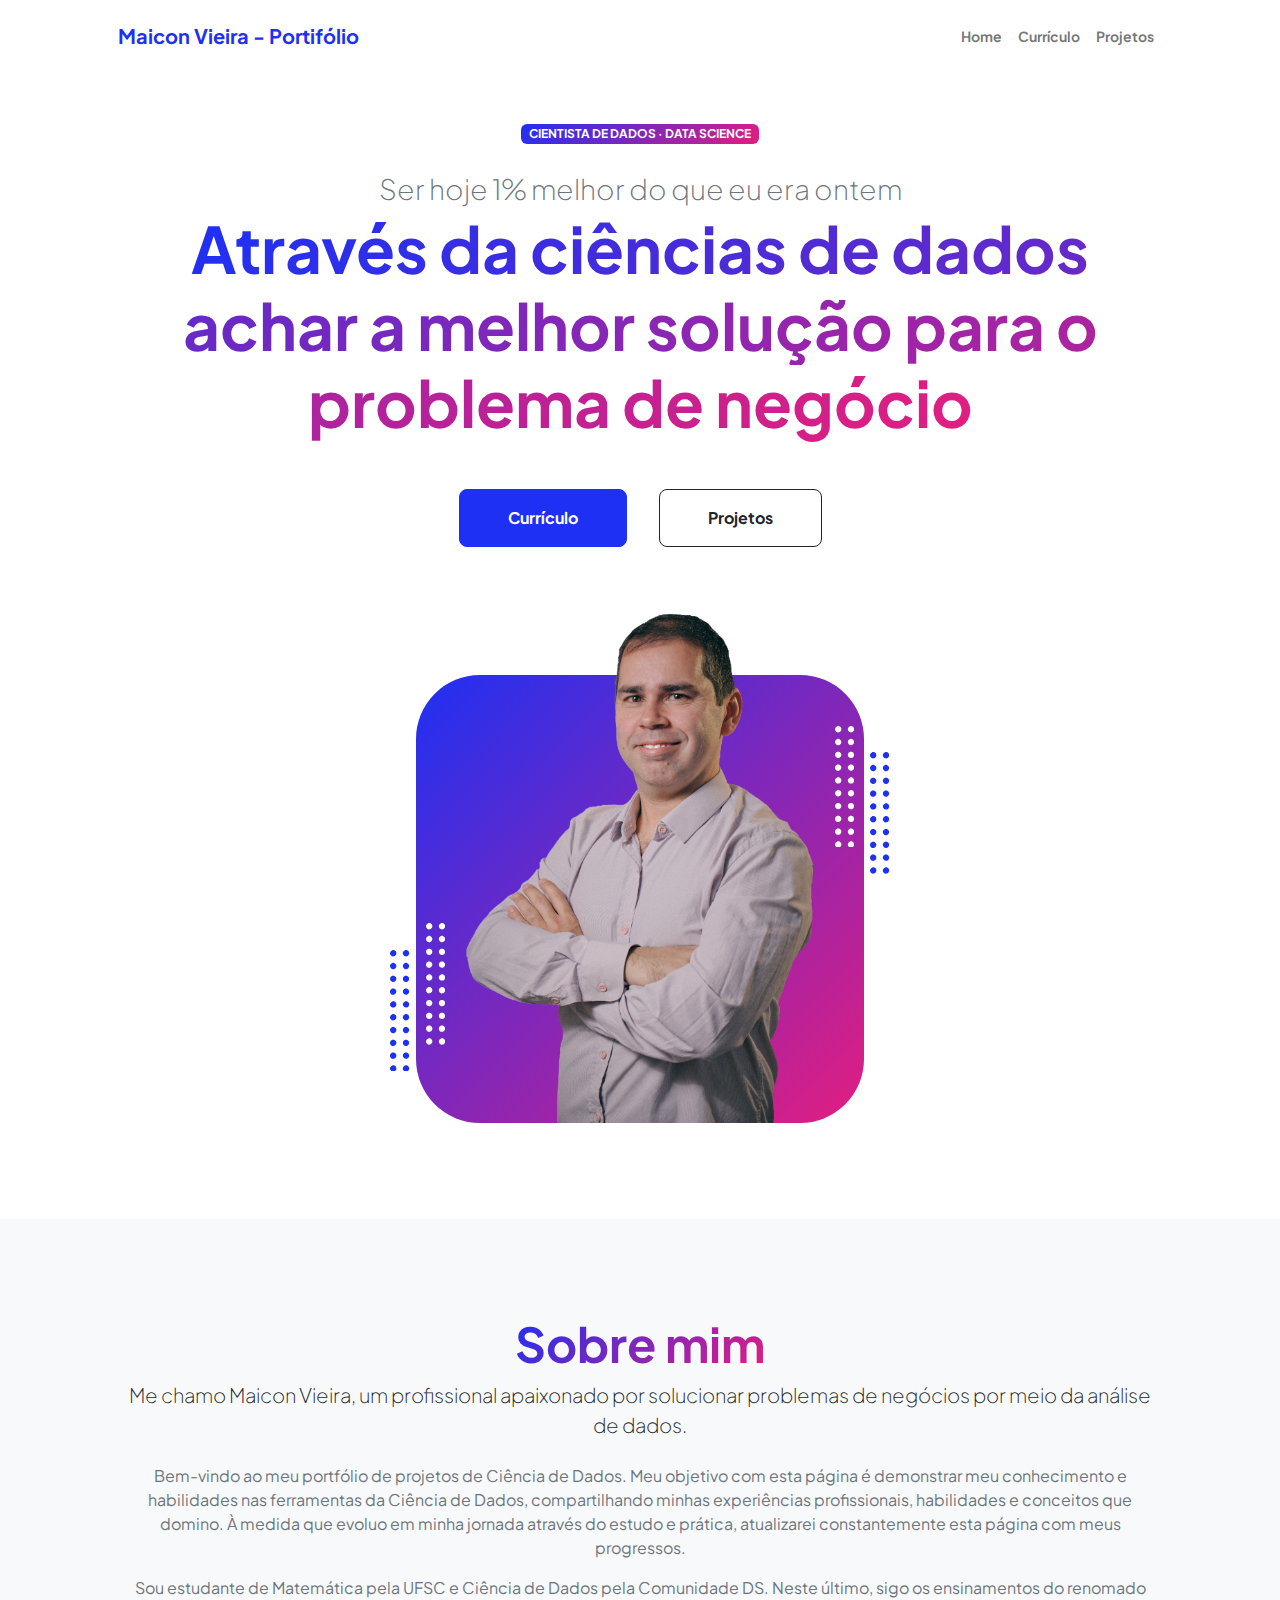
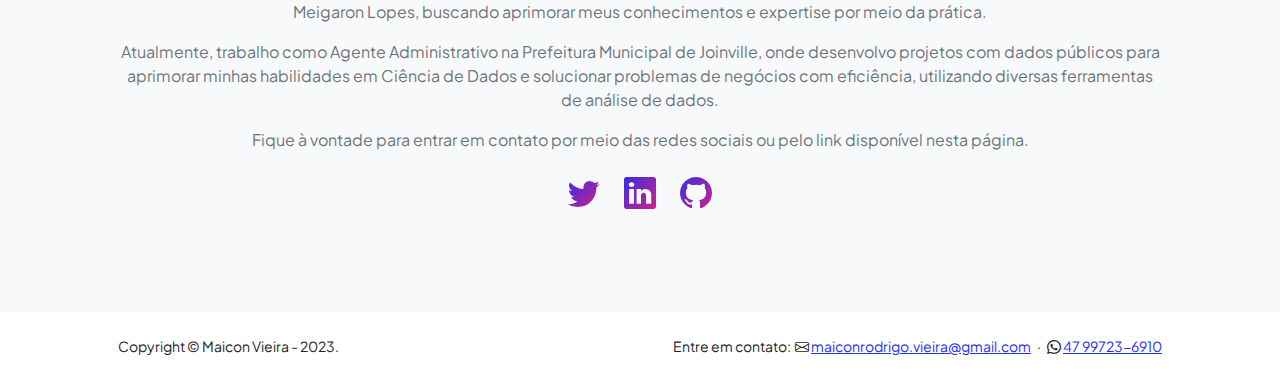
==== commit 64f4760f: "Correções e atualização de template." ====
--- a/index.html
+++ b/index.html
@@ -1,225 +1,242 @@
-<!DOCTYPE HTML>
-<!--
-	Editorial by HTML5 UP
-	html5up.net | @ajlkn
-	Free for personal and commercial use under the CCA 3.0 license (html5up.net/license)
--->
-<html>
-	<head>
-		<title>Ciência de Dados - Portifólio</title>
-		<meta charset="utf-8" />
-		<meta name="viewport" content="width=device-width, initial-scale=1, user-scalable=no" />
-		<link rel="stylesheet" href="assets/css/main.css" />
-	</head>
-	<body class="is-preload">
-
-		<!-- Wrapper -->
-			<div id="wrapper">
-
-				<!-- Main -->
-					<div id="main">
-						<div class="inner">
-
-							<!-- Header -->
-								<header id="header">
-									<a href="https://html5up.net/editorial" class="logo"><strong>Editorial</strong> by HTML5 UP</a>
-									<ul class="icons">
-										<li><a href="https://twitter.com/maiconvieira" class="icon brands fa-twitter"><span class="label">Twitter</span></a></li>
-										<li><a href="https://www.facebook.com/maiconrodrigovieira/" class="icon brands fa-facebook-f"><span class="label">Facebook</span></a></li>
-										<li><a href="#" class="icon brands fa-github"><span class="label">Snapchat</span></a></li>
-										<li><a href="https://www.instagram.com/maiconvieira/" class="icon brands fa-instagram"><span class="label">Instagram</span></a></li>
-<!--										<li><a href="#" class="icon brands fa-medium-m"><span class="label">Medium</span></a></li> -->
-									</ul>
-								</header>
-
-							<!-- Banner -->
-								<section id="banner">
-									<div class="content">
-										<header>
-											<h1>Olá, seja muito bem-vindo (a) ao meu portfólio de <br />
-											projetos de Ciência de Dados.</h1>
-										</header>
-										<p>A meu objetivo com essa página é demonstrar o meu conhecimento com as ferramentas da Ciência de Dados, e ir atualizando conforme evoluo através do estudo e da prática.<br />
-										Você vai encontrar, minhas experiências profissionais, habilidades, ferramentas e conceitos envolvendo a Ciência de Dados que tenho conhecimento e certo domínio.<br /> Sinta-se à vontade para entrar em contato através dos links no final da página.</p>
-										<h2>Sobre mim</h2>
-										<h3>Meu nome é Maicon Vieira</h3>
-										<p>Estudante de Ciência de Dados pela Estácio, e pela Comunidade DS, neste segundo ministrado pelo ilustre Meigaron Lopes.</p>
-										<p>Atualmente, trabalho na Prefeitura Municipal de Joinville. Através de projetos públicos procuro aprimorar as técnicas e conhecimentos sobre Ciência de Dados, para melhorar minha experiência na solução de problemas de negócio e domínio sobre as ferramentas de análise de dados.</p>
-										<p>Estou buscando uma oportunidade para trabalhar profissionalmente como Cientista de Dados pois este é um ramo que me facina, e através das técnicas e ferramentas melhorar a tomada de decisão da empresa, através da construção de soluções usando dados.</p>
-									</div>
-									<span class="image object">
-										<img src="images/eu_thau.jpeg" alt="" />
-									</span>
-								</section>
-
-							<!-- Section -->
-								<section>
-									<header class="major">
-										<h2>Habilidades</h2>
-									</header>
-
-									<div class="features">
-										<article>
-											<span class="icon solid fa-gem"></span>
-											<div class="content">
-												<h3>Linguagens de Programação e Banco de Dados</h3>
-												<ul>
-													<li>Python com foco em análise de dados.</li>
-													<li>Web scraping com Python.</li>
-													<li>SQL para extração de dados.</li>
-<!--													<li>R para modelagem estatística.</li> -->
-													<li>Banco de Dados Postres e MySQL.</li>
-												</ul>
-											</div>
-										</article>
-										<article>
-											<span class="icon solid fa-paper-plane"></span>
-											<div class="content">
-												<h3>Estatística e Machine Learning</h3>
-												<ul>
-													<li>Estatística descritiva ( localização, dispersão, assimetria, kurtosis, densidade ).</li>
-<!--													<li>Algoritmos de Regressão, classificação, clusterização e "learn to rank"</li>
-													<li>Técnicas de balanceamento dos dados, seleção de atributos e redução de dimensionalidade.</li>
-													<li>Métricas de performance dos algoritmos ( RMSE, MAE, MAPE, Confusion Matrix, Precisão, Recall, Curva ROC, Curva Lift, AUC, Silhouette Score, DB-Index ).</li> -->
-													<li>Pacotes de Machine Learning: Sklearn e Scipy.</li>
-												</ul>
-											</div>
-										</article>
-										<article>
-											<span class="icon solid fa-rocket"></span>
-											<div class="content">
-												<h3>Visualização de Dados</h3>
-												<ul>
-													<li>Matplotlib, Seaborn e Plotly.</li>
-													<li>Power BI, Tableau, Metabase e Looker.</li>
-												</ul>
-											</div>
-										</article>
-										<article>
-											<span class="icon solid fa-signal"></span>
-											<div class="content">
-												<h3>Engenharia de Software</h3>
-												<ul>
-													<li>Git, Github, Gitlab e Virtual Environment.</li>
-													<li>Streamlit e Python API's.</li>
-													<li>Cloud Heroku, AWS Amazon e Google Cloud Platform ( GCP )</li>
-												</ul>
-											</div>
-										</article>
-									</div>
-								</section>
-
-							<!-- Section -->
-<!--								<section>
-									<header class="major">
-										<h2>Experiências Profissionais</h2>
-									</header>
-									<div class="posts">
-										<article>
-											<a href="#" class="image"><img src="images/pic01.jpg" alt="" /></a>
-											<h3>4+ Projetos completos de Ciência de Dados</h3>
-											<p>Construção de soluções de dados para problemas de negócio, próximos dos desafios reais das empresas, utilizando dados públicos de competições de Ciência de Dados, onde eu abordei o problema desde a concepção do desafio de negócio até a publicação do algoritmo treinado em produção, utilizando ferramentas de Cloud Computing.</p>
-											<ul class="actions">
-												<li><a href="#" class="button">More</a></li>
-											</ul>
-										</article>
-										<article>
-											<a href="#" class="image"><img src="images/pic02.jpg" alt="" /></a>
-											<h3>3+ anos como Analista de Risco</h3>
-											<p>Estudo e seleção de ativos de baixo risco para clientes com perfil de investidor conservador. Rotinas de atualização de relatórios e métricas para os "steakholder".</p>
-											<ul class="actions">
-												<li><a href="#" class="button">More</a></li>
-											</ul>
-										</article>
-										<article>
-											<a href="#" class="image"><img src="images/pic03.jpg" alt="" /></a>
-											<h3>2+ anos como monitor de Econometria</h3>
-											<p>Correção de provas, exercícios e monitorias ao vivo para tirar dúvidas dos alunos.</p>
-											<ul class="actions">
-												<li><a href="#" class="button">More</a></li>
-											</ul>
-										</article>
-										<article>
-											<a href="#" class="image"><img src="images/pic04.jpg" alt="" /></a>
-											<h3>1+ anos como monitor de Econometria</h3>
-											<p>Correção de provas, exercícios e monitorias ao vivo para tirar dúvidas dos alunos.</p>
-											<ul class="actions">
-												<li><a href="#" class="button">More</a></li>
-											</ul>
-										</article>
-									</div>
-								</section> -->
-
-							<!-- Section -->
-<!--								<section>
-									<header class="major">
-										<h2>Projetos em Ciência de Dados</h2>
-									</header>
-
-									<div class="features">
-										<article>
-											<span class="icon solid fa-gem"></span>
-											<div class="content">
-												<h3>Construção de um programa de fidelidade com clusterização de clientes.</h3>
-												<p>Eu usei Python, Estatística e técnicas não-supervisionadas de Machine Learning para segmentar um grupo de clientes com base em suas características de performance de compra, a fim de selecionar grupos de clientes para formar um programa de Fidelidade com o objetivo de aumentar a receita da empresa. E o resultado dessa solução, caso fosse implementada, seria de R$ 15MM de dólares de receita anual.</p>
-												<h4>As ferramentas utilizadas foram:</h4>
-												<ul>
-													<li>Git, Gitlab e Github.</li>
-													<li>Python, Pandas, Matplotlib e Seaborn.</li>
-													<li>Jupyter Notebook.</li>
-													<li>K-Means, Hierarquical Clustering, DBScan.</li>
-													<li>AWS Cloud ( EC2, S3, Postgres, SQLite ).</li>
-													<li>Metabase Visualization</li>
-												</ul>
-
-												<ul class="actions">
-													<li><a href="#" class="button">Saiba Mais</a></li>
-												</ul>
-										</article>
-										<article>
-											<span class="icon solid fa-paper-plane"></span>
-											<div class="content">
-												<h3>Identificação de imóveis para compra e revenda a fim de maximizar o lucro</h3>
-												<p>Identificação de imóveis abaixo do preço médio de venda e definição do preço ideal de revenda, a partir de uma análise exploratória de dados em Python.</p>
-												<h4>As ferramentas utilizadas foram:</h4>
-												<ul>
-													<li>Python, Pandas, Numpy e Seaborn.</li>
-													<li>Anaconda, Pycharm e Jupyter Notebook.</li>
-													<li>Mapas interativos com Plotly e Folium.</li>
-													<li>Heroku Cloud.</li>
-													<li>Streamlit Python framework web.</li>
-												</ul>
-												<ul class="actions">
-													<li><a href="#" class="button">Saiba Mais</a></li>
-												</ul>
-										</article>
-									</div>
-								</section> -->
-
-							<!-- Sobre mim -->
-							<!-- Section -->
-								<section>
-									<header class="major">
-										<h2>Entre Contato</h2>
-									</header>
-									<p>Sinta-se à vontade para entrar em contato.</p>
-									<ul class="contact">
-										<li class="icon solid fa-envelope"><a href="#">maiconrodrigo.vieira@gmail.com</a></li>
-										<li class="icon brands fa-linkedin"><a href="https://www.linkedin.com/in/maiconvieira/">LinkedIn</a></li>
-<!--										<li class="icon brands fa-medium"><a href="https://comunidadedatascience.com/blog/">Blog Pessoal</a></li> -->
-									</ul>
-								</section>
-
-						</div>
-					</div>
-			</div>
-
-		<!-- Scripts -->
-			<script src="assets/js/jquery.min.js"></script>
-			<script src="assets/js/browser.min.js"></script>
-			<script src="assets/js/breakpoints.min.js"></script>
-			<script src="assets/js/util.js"></script>
-			<script src="assets/js/main.js"></script>
-
-	</body>
-</html>
+<!DOCTYPE html>
+<html lang="pt-BR">
+    <head>
+        <meta charset="utf-8" />
+        <meta name="viewport" content="width=device-width, initial-scale=1, shrink-to-fit=no" />
+        <meta name="description" content="" />
+        <meta name="author" content="" />
+        <title>Maicon Vieira - Portifólio</title>
+        <!-- Favicon-->
+        <link rel="icon" type="image/x-icon" href="assets/favicon.ico" />
+        <!-- Custom Google font-->
+        <link rel="preconnect" href="https://fonts.googleapis.com" />
+        <link rel="preconnect" href="https://fonts.gstatic.com" crossorigin />
+        <link href="https://fonts.googleapis.com/css2?family=Plus+Jakarta+Sans:wght@100;200;300;400;500;600;700;800;900&amp;display=swap" rel="stylesheet" />
+        <!-- Bootstrap icons-->
+        <link href="https://cdn.jsdelivr.net/npm/bootstrap-icons@1.8.1/font/bootstrap-icons.css" rel="stylesheet" />
+        <!-- Core theme CSS (includes Bootstrap)-->
+        <link href="css/styles.css" rel="stylesheet" />
+    </head>
+    <body class="d-flex flex-column h-100">
+        <main class="flex-shrink-0">
+            <!-- Navigation-->
+            <nav class="navbar navbar-expand-lg navbar-light bg-white py-3">
+                <div class="container px-5">
+                    <a class="navbar-brand" href="index.html"><span class="fw-bolder text-primary">Maicon Vieira - Portifólio</span></a>
+                    <button class="navbar-toggler" type="button" data-bs-toggle="collapse" data-bs-target="#navbarSupportedContent" aria-controls="navbarSupportedContent" aria-expanded="false" aria-label="Toggle navigation"><span class="navbar-toggler-icon"></span></button>
+                    <div class="collapse navbar-collapse" id="navbarSupportedContent">
+                        <ul class="navbar-nav ms-auto mb-2 mb-lg-0 small fw-bolder">
+                            <li class="nav-item"><a class="nav-link" href="index.html">Home</a></li>
+                            <li class="nav-item"><a class="nav-link" href="resume.html">Currículo</a></li>
+                            <li class="nav-item"><a class="nav-link" href="projects.html">Projetos</a></li>
+                        </ul>
+                    </div>
+                </div>
+            </nav>
+            <!-- Header-->
+            <header class="py-5">
+                <div class="container px-5 pb-5">
+                    <div class="row gx-5 align-items-center">
+                        <div class="col-xxl-5">
+                            <!-- Header text content-->
+                            <div class="text-center text-xxl-start">
+                                <div class="badge bg-gradient-primary-to-secondary text-white mb-4">
+                                    <div class="text-uppercase">Cientista de Dados &middot; Data Science</div></div>
+                                <div class="fs-3 fw-light text-muted">Ser hoje 1% melhor do que eu era ontem</div>
+                                <h1 class="display-3 fw-bolder mb-5">
+                                    <span class="text-gradient d-inline">Através da ciências de dados achar a melhor solução para o problema de negócio</span>
+                                </h1>
+                                <div class="d-grid gap-3 d-sm-flex justify-content-sm-center justify-content-xxl-start mb-3">
+                                    <a class="btn btn-primary btn-lg px-5 py-3 me-sm-3 fs-6 fw-bolder" href="resume.html">Currículo</a>
+                                    <a class="btn btn-outline-dark btn-lg px-5 py-3 fs-6 fw-bolder" href="projects.html">Projetos</a>
+                                </div>
+                            </div>
+                        </div>
+                        <div class="col-xxl-7">
+                            <!-- Header profile picture-->
+                            <div class="d-flex justify-content-center mt-5 mt-xxl-0">
+                                <div class="profile bg-gradient-primary-to-secondary">
+                                    <!-- TIP: For best results, use a photo with a transparent background like the demo example below-->
+                                    <!-- Watch a tutorial on how to do this on YouTube (link)-->
+                                    <img class="profile-img" src="assets/profile.png" alt="..." />
+                                    <div class="dots-1">
+                                        <!-- SVG Dots-->
+                                        <svg version="1.1" xmlns="http://www.w3.org/2000/svg" xmlns:xlink="http://www.w3.org/1999/xlink" x="0px" y="0px" viewBox="0 0 191.6 1215.4" style="enable-background: new 0 0 191.6 1215.4" xml:space="preserve">
+                                            <g transform="translate(0.000000,1280.000000) scale(0.100000,-0.100000)">
+                                                <path d="M227.7,12788.6c-105-35-200-141-222-248c-43-206,163-412,369-369c155,32,275,190,260,339c-11,105-90,213-190,262        C383.7,12801.6,289.7,12808.6,227.7,12788.6z"></path>
+                                                <path d="M1507.7,12788.6c-151-50-253-216-222-362c25-119,136-230,254-255c194-41,395,142,375,339c-11,105-90,213-190,262        C1663.7,12801.6,1569.7,12808.6,1507.7,12788.6z"></path>
+                                                <path d="M227.7,11508.6c-105-35-200-141-222-248c-43-206,163-412,369-369c155,32,275,190,260,339c-11,105-90,213-190,262        C383.7,11521.6,289.7,11528.6,227.7,11508.6z"></path>
+                                                <path d="M1507.7,11508.6c-151-50-253-216-222-362c25-119,136-230,254-255c194-41,395,142,375,339c-11,105-90,213-190,262        C1663.7,11521.6,1569.7,11528.6,1507.7,11508.6z"></path>
+                                                <path d="M227.7,10228.6c-105-35-200-141-222-248c-43-206,163-412,369-369c155,32,275,190,260,339c-11,105-90,213-190,262        C383.7,10241.6,289.7,10248.6,227.7,10228.6z"></path>
+                                                <path d="M1507.7,10228.6c-105-35-200-141-222-248c-43-206,163-412,369-369c155,32,275,190,260,339c-11,105-90,213-190,262        C1663.7,10241.6,1569.7,10248.6,1507.7,10228.6z"></path>
+                                                <path d="M227.7,8948.6c-105-35-200-141-222-248c-43-206,163-412,369-369c155,32,275,190,260,339c-11,105-90,213-190,262        C383.7,8961.6,289.7,8968.6,227.7,8948.6z"></path>
+                                                <path d="M1507.7,8948.6c-105-35-200-141-222-248c-43-206,163-412,369-369c155,32,275,190,260,339c-11,105-90,213-190,262        C1663.7,8961.6,1569.7,8968.6,1507.7,8948.6z"></path>
+                                                <path d="M227.7,7668.6c-105-35-200-141-222-248c-43-206,163-412,369-369c155,32,275,190,260,339c-11,105-90,213-190,262        C383.7,7681.6,289.7,7688.6,227.7,7668.6z"></path>
+                                                <path d="M1507.7,7668.6c-105-35-200-141-222-248c-43-206,163-412,369-369c155,32,275,190,260,339c-11,105-90,213-190,262        C1663.7,7681.6,1569.7,7688.6,1507.7,7668.6z"></path>
+                                                <path d="M227.7,6388.6c-105-35-200-141-222-248c-43-206,163-412,369-369c155,32,275,190,260,339c-11,105-90,213-190,262        C383.7,6401.6,289.7,6408.6,227.7,6388.6z"></path>
+                                                <path d="M1507.7,6388.6c-105-35-200-141-222-248c-43-206,163-412,369-369c155,32,275,190,260,339c-11,105-90,213-190,262        C1663.7,6401.6,1569.7,6408.6,1507.7,6388.6z"></path>
+                                                <path d="M227.7,5108.6c-105-35-200-141-222-248c-43-206,163-412,369-369c155,32,275,190,260,339c-11,105-90,213-190,262        C383.7,5121.6,289.7,5128.6,227.7,5108.6z"></path>
+                                                <path d="M1507.7,5108.6c-105-35-200-141-222-248c-43-206,163-412,369-369c155,32,275,190,260,339c-11,105-90,213-190,262        C1663.7,5121.6,1569.7,5128.6,1507.7,5108.6z"></path>
+                                                <path d="M227.7,3828.6c-105-35-200-141-222-248c-43-206,163-412,369-369c155,32,275,190,260,339c-11,105-90,213-190,262        C383.7,3841.6,289.7,3848.6,227.7,3828.6z"></path>
+                                                <path d="M1507.7,3828.6c-105-35-200-141-222-248c-43-206,163-412,369-369c155,32,275,190,260,339c-11,105-90,213-190,262        C1663.7,3841.6,1569.7,3848.6,1507.7,3828.6z"></path>
+                                                <path d="M227.7,2548.6c-105-35-200-141-222-248c-43-206,163-412,369-369c155,32,275,190,260,339c-11,105-90,213-190,262        C383.7,2561.6,289.7,2568.6,227.7,2548.6z"></path>
+                                                <path d="M1507.7,2548.6c-105-35-200-141-222-248c-43-206,163-412,369-369c155,32,275,190,260,339c-11,105-90,213-190,262        C1663.7,2561.6,1569.7,2568.6,1507.7,2548.6z"></path>
+                                                <path d="M227.7,1268.6c-105-35-200-141-222-248c-43-206,163-412,369-369c155,32,275,190,260,339c-11,105-90,213-190,262        C383.7,1281.6,289.7,1288.6,227.7,1268.6z"></path>
+                                                <path d="M1507.7,1268.6c-105-35-200-141-222-248c-43-206,163-412,369-369c155,32,275,190,260,339c-11,105-90,213-190,262        C1663.7,1281.6,1569.7,1288.6,1507.7,1268.6z"></path>
+                                            </g>
+                                        </svg>
+                                        <!-- END of SVG dots-->
+                                    </div>
+                                    <div class="dots-2">
+                                        <!-- SVG Dots-->
+                                        <svg version="1.1" xmlns="http://www.w3.org/2000/svg" xmlns:xlink="http://www.w3.org/1999/xlink" x="0px" y="0px" viewBox="0 0 191.6 1215.4" style="enable-background: new 0 0 191.6 1215.4" xml:space="preserve">
+                                            <g transform="translate(0.000000,1280.000000) scale(0.100000,-0.100000)">
+                                                <path d="M227.7,12788.6c-105-35-200-141-222-248c-43-206,163-412,369-369c155,32,275,190,260,339c-11,105-90,213-190,262        C383.7,12801.6,289.7,12808.6,227.7,12788.6z"></path>
+                                                <path d="M1507.7,12788.6c-151-50-253-216-222-362c25-119,136-230,254-255c194-41,395,142,375,339c-11,105-90,213-190,262        C1663.7,12801.6,1569.7,12808.6,1507.7,12788.6z"></path>
+                                                <path d="M227.7,11508.6c-105-35-200-141-222-248c-43-206,163-412,369-369c155,32,275,190,260,339c-11,105-90,213-190,262        C383.7,11521.6,289.7,11528.6,227.7,11508.6z"></path>
+                                                <path d="M1507.7,11508.6c-151-50-253-216-222-362c25-119,136-230,254-255c194-41,395,142,375,339c-11,105-90,213-190,262        C1663.7,11521.6,1569.7,11528.6,1507.7,11508.6z"></path>
+                                                <path d="M227.7,10228.6c-105-35-200-141-222-248c-43-206,163-412,369-369c155,32,275,190,260,339c-11,105-90,213-190,262        C383.7,10241.6,289.7,10248.6,227.7,10228.6z"></path>
+                                                <path d="M1507.7,10228.6c-105-35-200-141-222-248c-43-206,163-412,369-369c155,32,275,190,260,339c-11,105-90,213-190,262        C1663.7,10241.6,1569.7,10248.6,1507.7,10228.6z"></path>
+                                                <path d="M227.7,8948.6c-105-35-200-141-222-248c-43-206,163-412,369-369c155,32,275,190,260,339c-11,105-90,213-190,262        C383.7,8961.6,289.7,8968.6,227.7,8948.6z"></path>
+                                                <path d="M1507.7,8948.6c-105-35-200-141-222-248c-43-206,163-412,369-369c155,32,275,190,260,339c-11,105-90,213-190,262        C1663.7,8961.6,1569.7,8968.6,1507.7,8948.6z"></path>
+                                                <path d="M227.7,7668.6c-105-35-200-141-222-248c-43-206,163-412,369-369c155,32,275,190,260,339c-11,105-90,213-190,262        C383.7,7681.6,289.7,7688.6,227.7,7668.6z"></path>
+                                                <path d="M1507.7,7668.6c-105-35-200-141-222-248c-43-206,163-412,369-369c155,32,275,190,260,339c-11,105-90,213-190,262        C1663.7,7681.6,1569.7,7688.6,1507.7,7668.6z"></path>
+                                                <path d="M227.7,6388.6c-105-35-200-141-222-248c-43-206,163-412,369-369c155,32,275,190,260,339c-11,105-90,213-190,262        C383.7,6401.6,289.7,6408.6,227.7,6388.6z"></path>
+                                                <path d="M1507.7,6388.6c-105-35-200-141-222-248c-43-206,163-412,369-369c155,32,275,190,260,339c-11,105-90,213-190,262        C1663.7,6401.6,1569.7,6408.6,1507.7,6388.6z"></path>
+                                                <path d="M227.7,5108.6c-105-35-200-141-222-248c-43-206,163-412,369-369c155,32,275,190,260,339c-11,105-90,213-190,262        C383.7,5121.6,289.7,5128.6,227.7,5108.6z"></path>
+                                                <path d="M1507.7,5108.6c-105-35-200-141-222-248c-43-206,163-412,369-369c155,32,275,190,260,339c-11,105-90,213-190,262        C1663.7,5121.6,1569.7,5128.6,1507.7,5108.6z"></path>
+                                                <path d="M227.7,3828.6c-105-35-200-141-222-248c-43-206,163-412,369-369c155,32,275,190,260,339c-11,105-90,213-190,262        C383.7,3841.6,289.7,3848.6,227.7,3828.6z"></path>
+                                                <path d="M1507.7,3828.6c-105-35-200-141-222-248c-43-206,163-412,369-369c155,32,275,190,260,339c-11,105-90,213-190,262        C1663.7,3841.6,1569.7,3848.6,1507.7,3828.6z"></path>
+                                                <path d="M227.7,2548.6c-105-35-200-141-222-248c-43-206,163-412,369-369c155,32,275,190,260,339c-11,105-90,213-190,262        C383.7,2561.6,289.7,2568.6,227.7,2548.6z"></path>
+                                                <path d="M1507.7,2548.6c-105-35-200-141-222-248c-43-206,163-412,369-369c155,32,275,190,260,339c-11,105-90,213-190,262        C1663.7,2561.6,1569.7,2568.6,1507.7,2548.6z"></path>
+                                                <path d="M227.7,1268.6c-105-35-200-141-222-248c-43-206,163-412,369-369c155,32,275,190,260,339c-11,105-90,213-190,262        C383.7,1281.6,289.7,1288.6,227.7,1268.6z"></path>
+                                                <path d="M1507.7,1268.6c-105-35-200-141-222-248c-43-206,163-412,369-369c155,32,275,190,260,339c-11,105-90,213-190,262        C1663.7,1281.6,1569.7,1288.6,1507.7,1268.6z"></path>
+                                            </g>
+                                        </svg>
+                                        <!-- END of SVG dots-->
+                                    </div>
+                                    <div class="dots-3">
+                                        <!-- SVG Dots-->
+                                        <svg version="1.1" xmlns="http://www.w3.org/2000/svg" xmlns:xlink="http://www.w3.org/1999/xlink" x="0px" y="0px" viewBox="0 0 191.6 1215.4" style="enable-background: new 0 0 191.6 1215.4" xml:space="preserve">
+                                            <g transform="translate(0.000000,1280.000000) scale(0.100000,-0.100000)">
+                                                <path d="M227.7,12788.6c-105-35-200-141-222-248c-43-206,163-412,369-369c155,32,275,190,260,339c-11,105-90,213-190,262        C383.7,12801.6,289.7,12808.6,227.7,12788.6z"></path>
+                                                <path d="M1507.7,12788.6c-151-50-253-216-222-362c25-119,136-230,254-255c194-41,395,142,375,339c-11,105-90,213-190,262        C1663.7,12801.6,1569.7,12808.6,1507.7,12788.6z"></path>
+                                                <path d="M227.7,11508.6c-105-35-200-141-222-248c-43-206,163-412,369-369c155,32,275,190,260,339c-11,105-90,213-190,262        C383.7,11521.6,289.7,11528.6,227.7,11508.6z"></path>
+                                                <path d="M1507.7,11508.6c-151-50-253-216-222-362c25-119,136-230,254-255c194-41,395,142,375,339c-11,105-90,213-190,262        C1663.7,11521.6,1569.7,11528.6,1507.7,11508.6z"></path>
+                                                <path d="M227.7,10228.6c-105-35-200-141-222-248c-43-206,163-412,369-369c155,32,275,190,260,339c-11,105-90,213-190,262        C383.7,10241.6,289.7,10248.6,227.7,10228.6z"></path>
+                                                <path d="M1507.7,10228.6c-105-35-200-141-222-248c-43-206,163-412,369-369c155,32,275,190,260,339c-11,105-90,213-190,262        C1663.7,10241.6,1569.7,10248.6,1507.7,10228.6z"></path>
+                                                <path d="M227.7,8948.6c-105-35-200-141-222-248c-43-206,163-412,369-369c155,32,275,190,260,339c-11,105-90,213-190,262        C383.7,8961.6,289.7,8968.6,227.7,8948.6z"></path>
+                                                <path d="M1507.7,8948.6c-105-35-200-141-222-248c-43-206,163-412,369-369c155,32,275,190,260,339c-11,105-90,213-190,262        C1663.7,8961.6,1569.7,8968.6,1507.7,8948.6z"></path>
+                                                <path d="M227.7,7668.6c-105-35-200-141-222-248c-43-206,163-412,369-369c155,32,275,190,260,339c-11,105-90,213-190,262        C383.7,7681.6,289.7,7688.6,227.7,7668.6z"></path>
+                                                <path d="M1507.7,7668.6c-105-35-200-141-222-248c-43-206,163-412,369-369c155,32,275,190,260,339c-11,105-90,213-190,262        C1663.7,7681.6,1569.7,7688.6,1507.7,7668.6z"></path>
+                                                <path d="M227.7,6388.6c-105-35-200-141-222-248c-43-206,163-412,369-369c155,32,275,190,260,339c-11,105-90,213-190,262        C383.7,6401.6,289.7,6408.6,227.7,6388.6z"></path>
+                                                <path d="M1507.7,6388.6c-105-35-200-141-222-248c-43-206,163-412,369-369c155,32,275,190,260,339c-11,105-90,213-190,262        C1663.7,6401.6,1569.7,6408.6,1507.7,6388.6z"></path>
+                                                <path d="M227.7,5108.6c-105-35-200-141-222-248c-43-206,163-412,369-369c155,32,275,190,260,339c-11,105-90,213-190,262        C383.7,5121.6,289.7,5128.6,227.7,5108.6z"></path>
+                                                <path d="M1507.7,5108.6c-105-35-200-141-222-248c-43-206,163-412,369-369c155,32,275,190,260,339c-11,105-90,213-190,262        C1663.7,5121.6,1569.7,5128.6,1507.7,5108.6z"></path>
+                                                <path d="M227.7,3828.6c-105-35-200-141-222-248c-43-206,163-412,369-369c155,32,275,190,260,339c-11,105-90,213-190,262        C383.7,3841.6,289.7,3848.6,227.7,3828.6z"></path>
+                                                <path d="M1507.7,3828.6c-105-35-200-141-222-248c-43-206,163-412,369-369c155,32,275,190,260,339c-11,105-90,213-190,262        C1663.7,3841.6,1569.7,3848.6,1507.7,3828.6z"></path>
+                                                <path d="M227.7,2548.6c-105-35-200-141-222-248c-43-206,163-412,369-369c155,32,275,190,260,339c-11,105-90,213-190,262        C383.7,2561.6,289.7,2568.6,227.7,2548.6z"></path>
+                                                <path d="M1507.7,2548.6c-105-35-200-141-222-248c-43-206,163-412,369-369c155,32,275,190,260,339c-11,105-90,213-190,262        C1663.7,2561.6,1569.7,2568.6,1507.7,2548.6z"></path>
+                                                <path d="M227.7,1268.6c-105-35-200-141-222-248c-43-206,163-412,369-369c155,32,275,190,260,339c-11,105-90,213-190,262        C383.7,1281.6,289.7,1288.6,227.7,1268.6z"></path>
+                                                <path d="M1507.7,1268.6c-105-35-200-141-222-248c-43-206,163-412,369-369c155,32,275,190,260,339c-11,105-90,213-190,262        C1663.7,1281.6,1569.7,1288.6,1507.7,1268.6z"></path>
+                                            </g>
+                                        </svg>
+                                        <!-- END of SVG dots-->
+                                    </div>
+                                    <div class="dots-4">
+                                        <!-- SVG Dots-->
+                                        <svg version="1.1" xmlns="http://www.w3.org/2000/svg" xmlns:xlink="http://www.w3.org/1999/xlink" x="0px" y="0px" viewBox="0 0 191.6 1215.4" style="enable-background: new 0 0 191.6 1215.4" xml:space="preserve">
+                                            <g transform="translate(0.000000,1280.000000) scale(0.100000,-0.100000)">
+                                                <path d="M227.7,12788.6c-105-35-200-141-222-248c-43-206,163-412,369-369c155,32,275,190,260,339c-11,105-90,213-190,262        C383.7,12801.6,289.7,12808.6,227.7,12788.6z"></path>
+                                                <path d="M1507.7,12788.6c-151-50-253-216-222-362c25-119,136-230,254-255c194-41,395,142,375,339c-11,105-90,213-190,262        C1663.7,12801.6,1569.7,12808.6,1507.7,12788.6z"></path>
+                                                <path d="M227.7,11508.6c-105-35-200-141-222-248c-43-206,163-412,369-369c155,32,275,190,260,339c-11,105-90,213-190,262        C383.7,11521.6,289.7,11528.6,227.7,11508.6z"></path>
+                                                <path d="M1507.7,11508.6c-151-50-253-216-222-362c25-119,136-230,254-255c194-41,395,142,375,339c-11,105-90,213-190,262        C1663.7,11521.6,1569.7,11528.6,1507.7,11508.6z"></path>
+                                                <path d="M227.7,10228.6c-105-35-200-141-222-248c-43-206,163-412,369-369c155,32,275,190,260,339c-11,105-90,213-190,262        C383.7,10241.6,289.7,10248.6,227.7,10228.6z"></path>
+                                                <path d="M1507.7,10228.6c-105-35-200-141-222-248c-43-206,163-412,369-369c155,32,275,190,260,339c-11,105-90,213-190,262        C1663.7,10241.6,1569.7,10248.6,1507.7,10228.6z"></path>
+                                                <path d="M227.7,8948.6c-105-35-200-141-222-248c-43-206,163-412,369-369c155,32,275,190,260,339c-11,105-90,213-190,262        C383.7,8961.6,289.7,8968.6,227.7,8948.6z"></path>
+                                                <path d="M1507.7,8948.6c-105-35-200-141-222-248c-43-206,163-412,369-369c155,32,275,190,260,339c-11,105-90,213-190,262        C1663.7,8961.6,1569.7,8968.6,1507.7,8948.6z"></path>
+                                                <path d="M227.7,7668.6c-105-35-200-141-222-248c-43-206,163-412,369-369c155,32,275,190,260,339c-11,105-90,213-190,262        C383.7,7681.6,289.7,7688.6,227.7,7668.6z"></path>
+                                                <path d="M1507.7,7668.6c-105-35-200-141-222-248c-43-206,163-412,369-369c155,32,275,190,260,339c-11,105-90,213-190,262        C1663.7,7681.6,1569.7,7688.6,1507.7,7668.6z"></path>
+                                                <path d="M227.7,6388.6c-105-35-200-141-222-248c-43-206,163-412,369-369c155,32,275,190,260,339c-11,105-90,213-190,262        C383.7,6401.6,289.7,6408.6,227.7,6388.6z"></path>
+                                                <path d="M1507.7,6388.6c-105-35-200-141-222-248c-43-206,163-412,369-369c155,32,275,190,260,339c-11,105-90,213-190,262        C1663.7,6401.6,1569.7,6408.6,1507.7,6388.6z"></path>
+                                                <path d="M227.7,5108.6c-105-35-200-141-222-248c-43-206,163-412,369-369c155,32,275,190,260,339c-11,105-90,213-190,262        C383.7,5121.6,289.7,5128.6,227.7,5108.6z"></path>
+                                                <path d="M1507.7,5108.6c-105-35-200-141-222-248c-43-206,163-412,369-369c155,32,275,190,260,339c-11,105-90,213-190,262        C1663.7,5121.6,1569.7,5128.6,1507.7,5108.6z"></path>
+                                                <path d="M227.7,3828.6c-105-35-200-141-222-248c-43-206,163-412,369-369c155,32,275,190,260,339c-11,105-90,213-190,262        C383.7,3841.6,289.7,3848.6,227.7,3828.6z"></path>
+                                                <path d="M1507.7,3828.6c-105-35-200-141-222-248c-43-206,163-412,369-369c155,32,275,190,260,339c-11,105-90,213-190,262        C1663.7,3841.6,1569.7,3848.6,1507.7,3828.6z"></path>
+                                                <path d="M227.7,2548.6c-105-35-200-141-222-248c-43-206,163-412,369-369c155,32,275,190,260,339c-11,105-90,213-190,262        C383.7,2561.6,289.7,2568.6,227.7,2548.6z"></path>
+                                                <path d="M1507.7,2548.6c-105-35-200-141-222-248c-43-206,163-412,369-369c155,32,275,190,260,339c-11,105-90,213-190,262        C1663.7,2561.6,1569.7,2568.6,1507.7,2548.6z"></path>
+                                                <path d="M227.7,1268.6c-105-35-200-141-222-248c-43-206,163-412,369-369c155,32,275,190,260,339c-11,105-90,213-190,262        C383.7,1281.6,289.7,1288.6,227.7,1268.6z"></path>
+                                                <path d="M1507.7,1268.6c-105-35-200-141-222-248c-43-206,163-412,369-369c155,32,275,190,260,339c-11,105-90,213-190,262        C1663.7,1281.6,1569.7,1288.6,1507.7,1268.6z"></path>
+                                            </g>
+                                        </svg>
+                                        <!-- END of SVG dots-->
+                                    </div>
+                                </div>
+                            </div>
+                        </div>
+                    </div>
+                </div>
+            </header>
+            <!-- About Section-->
+            <section class="bg-light py-5">
+                <div class="container px-5">
+                    <div class="row gx-5 justify-content-center">
+                        <div class="col-xxl-8">
+                            <div class="text-center my-5">
+                                <h2 class="display-5 fw-bolder"><span class="text-gradient d-inline">Sobre mim</span></h2>
+                                <p class="lead fw-light mb-4">
+                                    Me chamo Maicon Vieira, um profissional apaixonado por solucionar problemas de negócios por meio da análise de dados.
+                                </p>
+                                <p class="text-muted">
+                                    Bem-vindo ao meu portfólio de projetos de Ciência de Dados. Meu objetivo com esta página é demonstrar meu conhecimento 
+                                    e habilidades nas ferramentas da Ciência de Dados, compartilhando minhas experiências profissionais, habilidades e 
+                                    conceitos que domino. À medida que evoluo em minha jornada através do estudo e prática, atualizarei constantemente 
+                                    esta página com meus progressos.    
+                                </p>
+                                <p class="text-muted">
+                                    Sou estudante de Matemática pela UFSC e Ciência de Dados pela Comunidade DS. Neste último, sigo os ensinamentos do 
+                                    renomado <author>Meigaron Lopes</author>, buscando aprimorar meus conhecimentos e expertise por meio da prática.
+                                </p>
+                                <p class="text-muted">
+                                    Atualmente, trabalho como Agente Administrativo na Prefeitura Municipal de Joinville, onde desenvolvo projetos com 
+                                    dados públicos para aprimorar minhas habilidades em Ciência de Dados e solucionar problemas de negócios com eficiência, 
+                                    utilizando diversas ferramentas de análise de dados.
+                                </p>
+                                <p class="text-muted">
+                                  Fique à vontade para entrar em contato por meio das redes sociais ou pelo link disponível nesta página.
+                                </p>
+                                <div class="d-flex justify-content-center fs-2 gap-4">
+                                    <a class="text-gradient" href="https://twitter.com/maiconvieira"><i class="bi bi-twitter"></i></a>
+                                    <a class="text-gradient" href="https://linkedin.com/in/maiconvieira"><i class="bi bi-linkedin"></i></a>
+                                    <a class="text-gradient" href="https://github.com/maiconvieira"><i class="bi bi-github"></i></a>
+                                </div>
+                            </div>
+                        </div>
+                    </div>
+                </div>
+            </section>
+        </main>
+        <!-- Footer-->
+        <footer class="bg-white py-4 mt-auto">
+            <div class="container px-5">
+                <div class="row align-items-center justify-content-between flex-column flex-sm-row">
+                    <div class="col-auto"><div class="small m-0">Copyright &copy; Maicon Vieira - 2023.</div></div>
+                    <div class="col-auto">
+                        <div class="small m-0">
+                            Entre em contato:&nbsp;
+                            <i class="bi bi-envelope"></i>
+                            <a href="mailto:maiconrodrigo.vieira@gmail.com">maiconrodrigo.vieira@gmail.com</a>
+                            <span class="mx-1">&middot;</span>
+                            <i class="bi bi-whatsapp"></i>
+                            <a href="https://api.whatsapp.com/send?phone=5547997236910">47 99723-6910</a>
+                        </div>
+                    </div>
+                </div>
+            </div>
+        </footer>
+        <!-- Bootstrap core JS-->
+        <script src="https://cdn.jsdelivr.net/npm/bootstrap@5.2.3/dist/js/bootstrap.bundle.min.js"></script>
+        <!-- Core theme JS-->
+        <script src="js/scripts.js"></script>
+    </body>
+</html>
